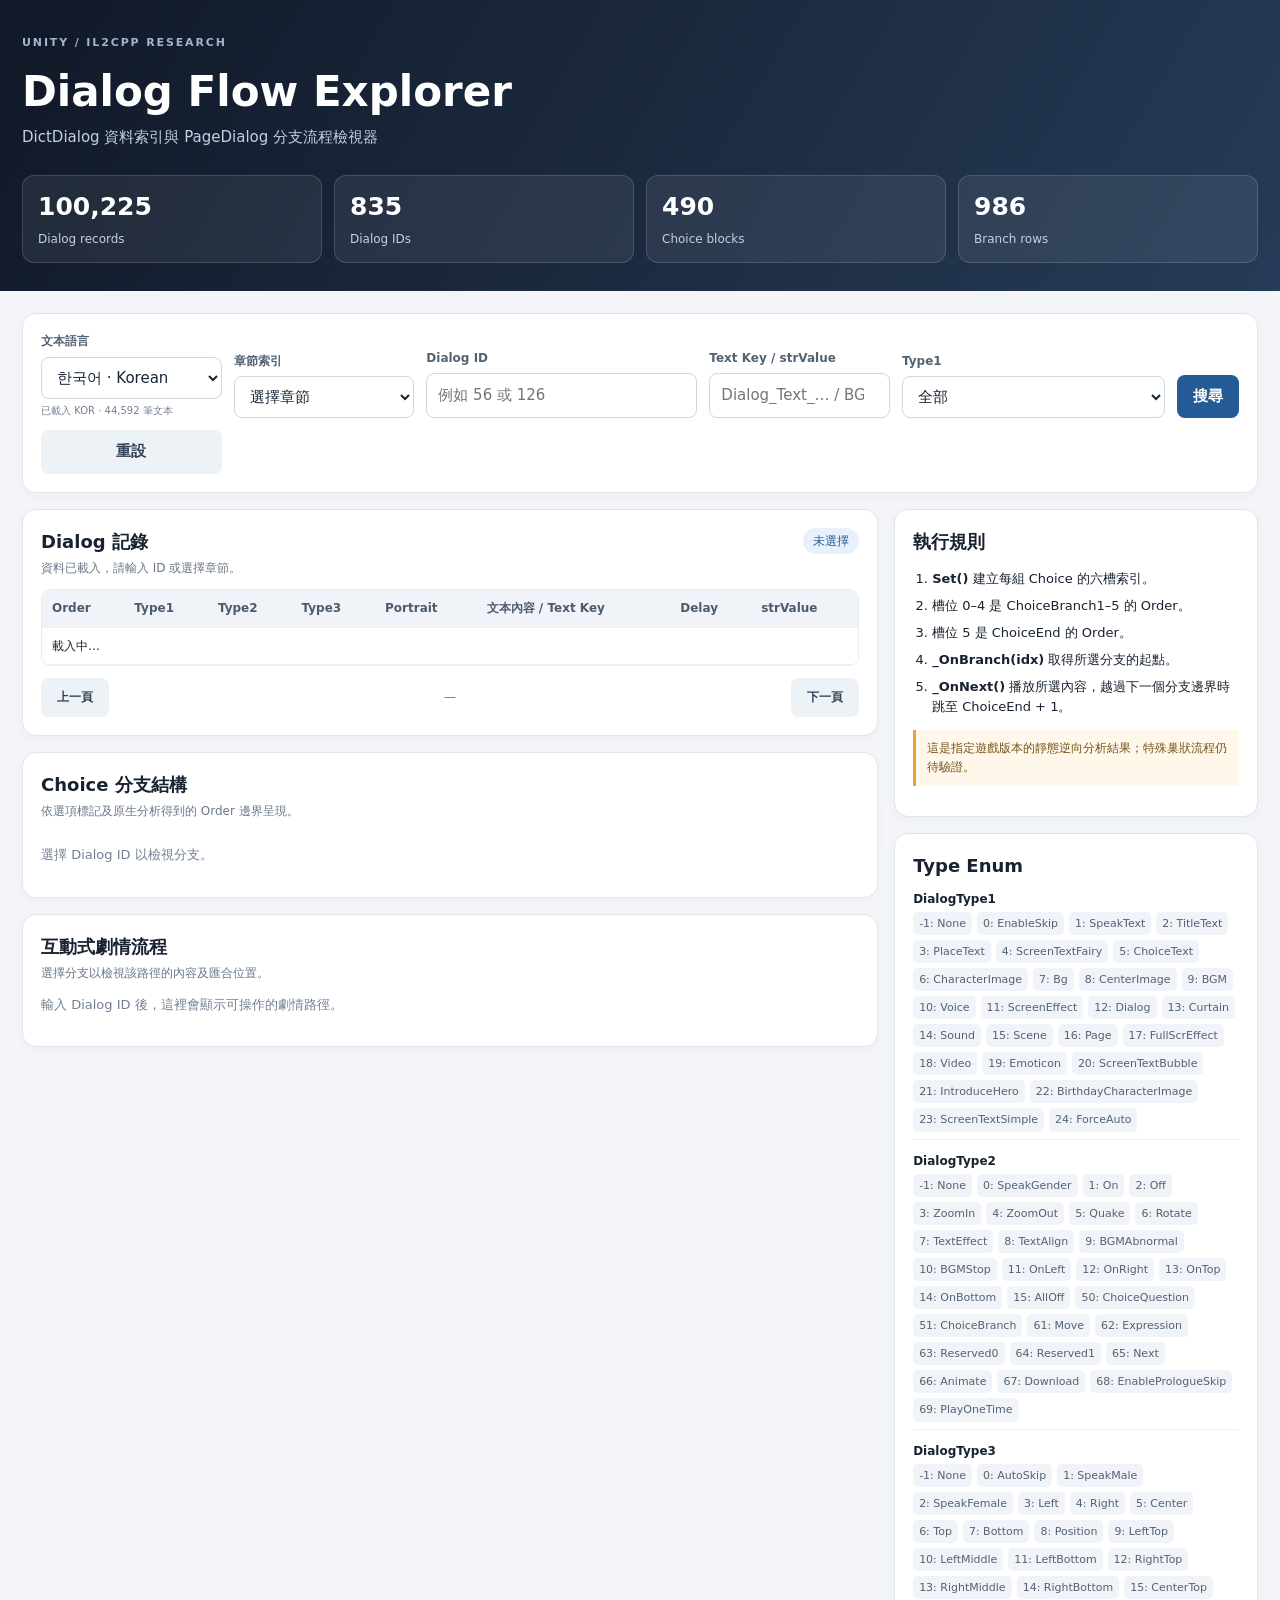
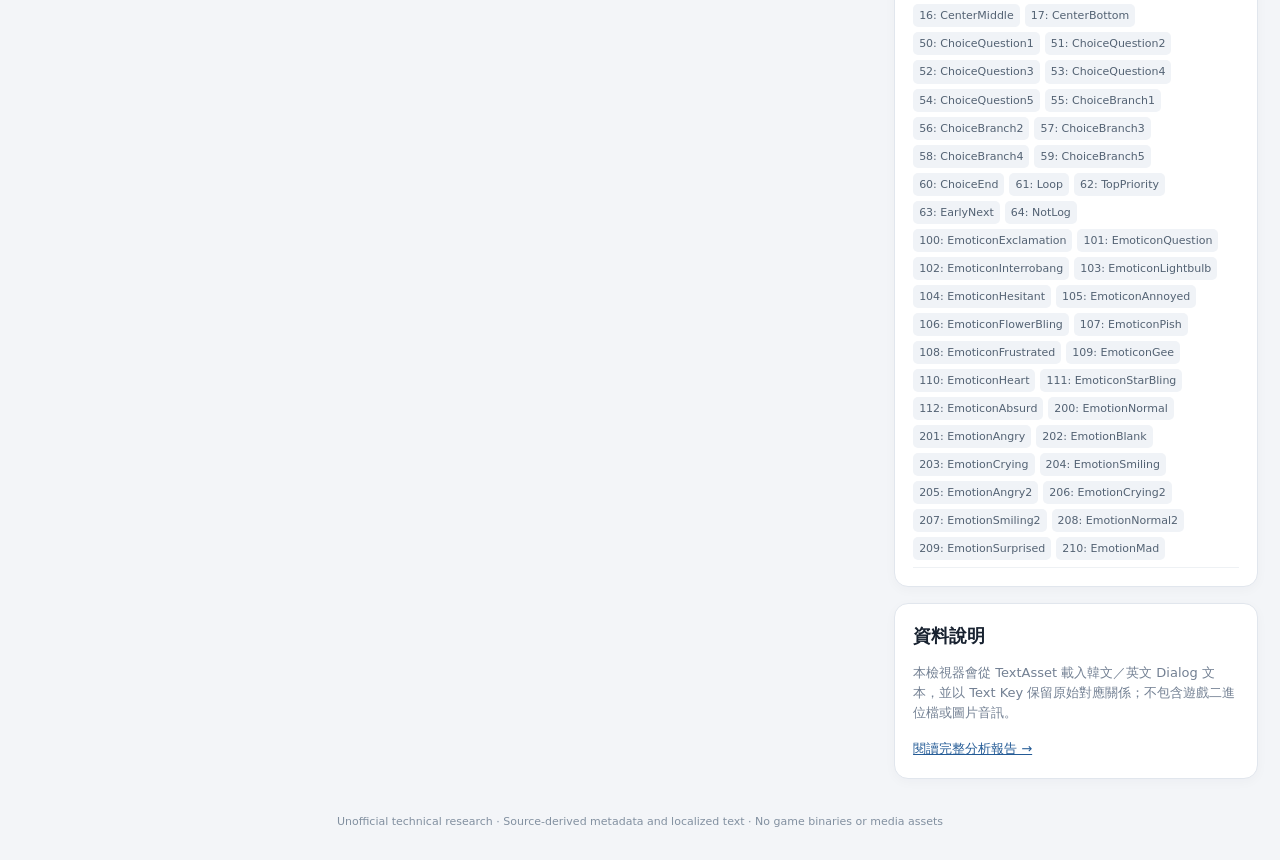
==== index.html @ c52a351d "Clarify localized text table heading" ====
<!doctype html>
<html lang="zh-Hant"><head><meta charset="utf-8"><meta name="viewport" content="width=device-width, initial-scale=1"><meta name="theme-color" content="#111827"><title>TR Dialog Research</title><link rel="stylesheet" href="assets/style.css"></head>
<body><header class="top"><div class="wrap"><div class="eyebrow">UNITY / IL2CPP RESEARCH</div><h1>Dialog Flow Explorer</h1><p>DictDialog 資料索引與 PageDialog 分支流程檢視器</p><div class="stats" id="stats"><div><b>—</b><span>Dialog records</span></div><div><b>—</b><span>Dialog IDs</span></div><div><b>—</b><span>Choice blocks</span></div><div><b>—</b><span>Branch rows</span></div></div></div></header>
<main class="wrap"><section class="panel controls"><div class="field"><label for="language">文本語言</label><select id="language"><option value="kor" selected>한국어 · Korean</option><option value="eng">English</option></select><small id="languageStatus" class="muted">正在載入韓文文本…</small></div><div class="field"><label for="chapter">章節索引</label><select id="chapter"><option value="">選擇章節</option></select></div><div class="field"><label for="dialogId">Dialog ID</label><input id="dialogId" type="number" min="0" placeholder="例如 56 或 126"></div><div class="field"><label for="textKey">Text Key / strValue</label><input id="textKey" type="search" placeholder="Dialog_Text_… / BGM_…"></div><div class="field"><label for="type1">Type1</label><select id="type1"><option value="">全部</option></select></div><button id="search">搜尋</button><button class="ghost" id="reset">重設</button></section>
<section class="layout"><div class="maincol"><section class="panel"><div class="sectionhead"><div><h2>Dialog 記錄</h2><p id="recordSummary">正在載入資料…</p></div><span class="pill" id="activeId">未選擇</span></div><div class="tablewrap"><table><thead><tr><th>Order</th><th>Type1</th><th>Type2</th><th>Type3</th><th>Portrait</th><th>文本內容 / Text Key</th><th>Delay</th><th>strValue</th></tr></thead><tbody id="records"><tr><td colspan="8">載入中…</td></tr></tbody></table></div><div class="pager"><button class="ghost" id="prev">上一頁</button><span id="pageInfo">—</span><button class="ghost" id="next">下一頁</button></div></section>
<section class="panel"><div class="sectionhead"><div><h2>Choice 分支結構</h2><p>依選項標記及原生分析得到的 Order 邊界呈現。</p></div></div><div id="choices" class="choice-list"><p class="muted">選擇 Dialog ID 以檢視分支。</p></div></section><section class="panel"><div class="sectionhead"><div><h2>互動式劇情流程</h2><p>選擇分支以檢視該路徑的內容及匯合位置。</p></div></div><div id="flowGraph"><p class="muted">輸入 Dialog ID 後，這裡會顯示可操作的劇情路徑。</p></div></section></div>
<aside class="side"><section class="panel"><h2>執行規則</h2><ol class="rules"><li><b>Set()</b> 建立每組 Choice 的六槽索引。</li><li>槽位 0–4 是 ChoiceBranch1–5 的 Order。</li><li>槽位 5 是 ChoiceEnd 的 Order。</li><li><b>_OnBranch(idx)</b> 取得所選分支的起點。</li><li><b>_OnNext()</b> 播放所選內容，越過下一個分支邊界時跳至 ChoiceEnd + 1。</li></ol><p class="note">這是指定遊戲版本的靜態逆向分析結果；特殊巢狀流程仍待驗證。</p></section><section class="panel"><h2>Type Enum</h2><div id="enums" class="enum-list"></div></section><section class="panel"><h2>資料說明</h2><p class="muted">本檢視器會從 TextAsset 載入韓文／英文 Dialog 文本，並以 Text Key 保留原始對應關係；不包含遊戲二進位檔或圖片音訊。</p><a href="docs/analysis.md">閱讀完整分析報告 →</a></section></aside></section><footer>Unofficial technical research · Source-derived metadata and localized text · No game binaries or media assets</footer></main><script src="assets/app.js"></script></body></html>
---- assets/style.css ----
*{box-sizing:border-box}body{margin:0;background:#f3f5f8;color:#182230;font:15px/1.55 system-ui,-apple-system,"Segoe UI",sans-serif}.wrap{max-width:1440px;margin:auto;padding:0 22px}.top{background:linear-gradient(120deg,#111827,#263b57);color:#fff;padding:34px 0 28px}.eyebrow{font-size:11px;letter-spacing:.17em;color:#9fb5d0;font-weight:700}.top h1{font-size:clamp(28px,4vw,42px);margin:8px 0 2px}.top p{margin:0;color:#c2d0e1}.stats{display:grid;grid-template-columns:repeat(4,minmax(0,1fr));gap:12px;margin-top:26px}.stats div{background:#ffffff12;border:1px solid #ffffff25;border-radius:12px;padding:12px 15px}.stats b{display:block;font-size:25px}.stats span{color:#c2d0e1;font-size:12px}.controls{display:grid;grid-template-columns:1fr 1fr 1.5fr 1fr auto auto;gap:12px;align-items:end;margin:22px 0}.panel{background:white;border:1px solid #e1e6ed;border-radius:14px;padding:18px;box-shadow:0 3px 12px #172b4508;margin-bottom:16px}.field label{display:block;font-size:12px;color:#536273;font-weight:650;margin-bottom:6px}.field input,.field select{width:100%;padding:10px 11px;border:1px solid #cfd7e1;border-radius:8px;background:#fff;color:#172536;font:inherit}button{border:0;background:#245b96;color:white;padding:10px 16px;border-radius:8px;font:inherit;font-weight:650;cursor:pointer}button:hover{filter:brightness(.95)}button:disabled{opacity:.4;cursor:not-allowed}.ghost{background:#edf2f7;color:#344256}.layout{display:grid;grid-template-columns:minmax(0,2fr) minmax(280px,.85fr);gap:16px}.sectionhead{display:flex;justify-content:space-between;align-items:start;gap:15px;margin-bottom:12px}.sectionhead h2,.panel h2{font-size:18px;margin:0 0 3px}.sectionhead p{font-size:12px;color:#697789;margin:0}.pill{background:#e8f1fb;color:#245b96;border-radius:20px;padding:4px 10px;font-size:12px;white-space:nowrap}.tablewrap{overflow:auto;max-height:570px;border:1px solid #e8edf2;border-radius:9px}table{border-collapse:collapse;width:100%;font-size:12px;white-space:nowrap}th{position:sticky;top:0;background:#f0f4f8;text-align:left;color:#4b5b6d}td,th{padding:9px 10px;border-bottom:1px solid #edf0f4}tbody tr:hover{background:#f7fafe}.key{font-family:ui-monospace,monospace;color:#245b96}.muted{color:#738093;font-size:13px}.pager{display:flex;justify-content:space-between;align-items:center;padding-top:12px;font-size:12px;color:#68778a}.choice-list{display:grid;gap:11px}.choice-card{border:1px solid #e2e8f0;border-radius:10px;padding:13px}.choice-title{display:flex;justify-content:space-between;gap:10px;font-weight:700}.choice-meta{font-size:12px;color:#68778a;margin:4px 0 9px}.branches{display:grid;grid-template-columns:repeat(auto-fit,minmax(125px,1fr));gap:7px}.branch{background:#f1f6fc;border:1px solid #dfe9f5;border-radius:8px;padding:8px;font-size:12px}.branch b{display:block;color:#245b96}.branch small{color:#5e6c7c}.rules{padding-left:19px;font-size:13px}.rules li{margin:7px 0}.note{background:#fff7e9;border-left:3px solid #e7a23b;padding:9px 11px;font-size:12px;color:#76521b}.enum-list{display:grid;gap:5px}.enum-group{padding:7px 0;border-bottom:1px solid #eef1f4}.enum-group b{display:block;font-size:12px;margin-bottom:4px}.enum-values{display:flex;gap:5px;flex-wrap:wrap}.enum-values span{font-size:11px;background:#f0f3f7;padding:3px 6px;border-radius:5px;color:#536273}aside a{font-size:13px;color:#245b96}footer{padding:18px 0 30px;color:#8290a0;text-align:center;font-size:11px}@media(max-width:1000px){.controls{grid-template-columns:repeat(2,1fr)}.layout{grid-template-columns:1fr}}@media(max-width:560px){.stats{grid-template-columns:repeat(2,1fr)}.controls{grid-template-columns:1fr}.wrap{padding:0 13px}.panel{padding:13px}}
.flow-toolbar{display:flex;justify-content:space-between;align-items:center;gap:12px;margin-bottom:12px;color:#64748b;font-size:12px}
.flow-track{display:grid;gap:9px}.flow-line{display:grid;grid-template-columns:90px 1fr;gap:12px;align-items:start;padding:10px 12px;border:1px solid #e5eaf0;border-radius:9px;background:#fbfcfe;font-size:12px}.flow-line small{display:block;color:#68778a;margin-top:3px}
.flow-order{font:700 10px ui-monospace,monospace;letter-spacing:.04em;color:#64748b;white-space:nowrap}
.flow-choice{border:1px solid #b9cde3;border-left:4px solid #3978b8;border-radius:11px;padding:13px;background:#f8fbff}
.flow-choice-head{display:flex;align-items:center;gap:10px;flex-wrap:wrap;margin-bottom:10px}.flow-end{margin-left:auto;color:#64748b;font-size:11px}
.flow-options{display:grid;grid-template-columns:repeat(auto-fit,minmax(135px,1fr));gap:8px}
.flow-option{display:flex;flex-direction:column;align-items:flex-start;gap:4px;text-align:left;background:#edf3f9;color:#26394e;border:1px solid #d6e1ed;padding:9px;font-size:12px}
.flow-option.selected{background:#dcecff;border:2px solid #3978b8;padding:8px}
.flow-option small{color:#64748b}.flow-selected{margin-top:11px;padding:11px;background:#fff;border:1px solid #dfe7ef;border-radius:8px;font-size:12px}
.flow-branch-content{display:grid;gap:5px;margin:8px 0}.flow-branch-line{display:grid;grid-template-columns:42px 110px 1fr;gap:8px;padding:6px 8px;background:#f6f8fa;border-radius:5px;align-items:center}.flow-branch-line>span:first-child{font:11px ui-monospace,monospace;color:#64748b}
.flow-merge{padding-top:8px;border-top:1px dashed #cbd5e1;color:#25634b;font-weight:650}
.flow-footnote{font-size:11px;color:#788596;margin:12px 0 0}
@media(max-width:560px){.flow-line{grid-template-columns:1fr;gap:4px}.flow-branch-line{grid-template-columns:36px 1fr}.flow-branch-line .key{grid-column:2}.flow-toolbar{align-items:flex-start;flex-direction:column}}

.localized-text{white-space:pre-line;line-height:1.55;color:#24364a;margin:3px 0;font-size:13px}.branch .localized-text{font-size:12px;margin:5px 0}.flow-option .localized-text{font-weight:600;color:#26394e}.flow-branch-line .localized-text{font-size:12px}.flow-line .localized-text{margin:5px 0}.field small{display:block;margin-top:4px;font-size:10px}
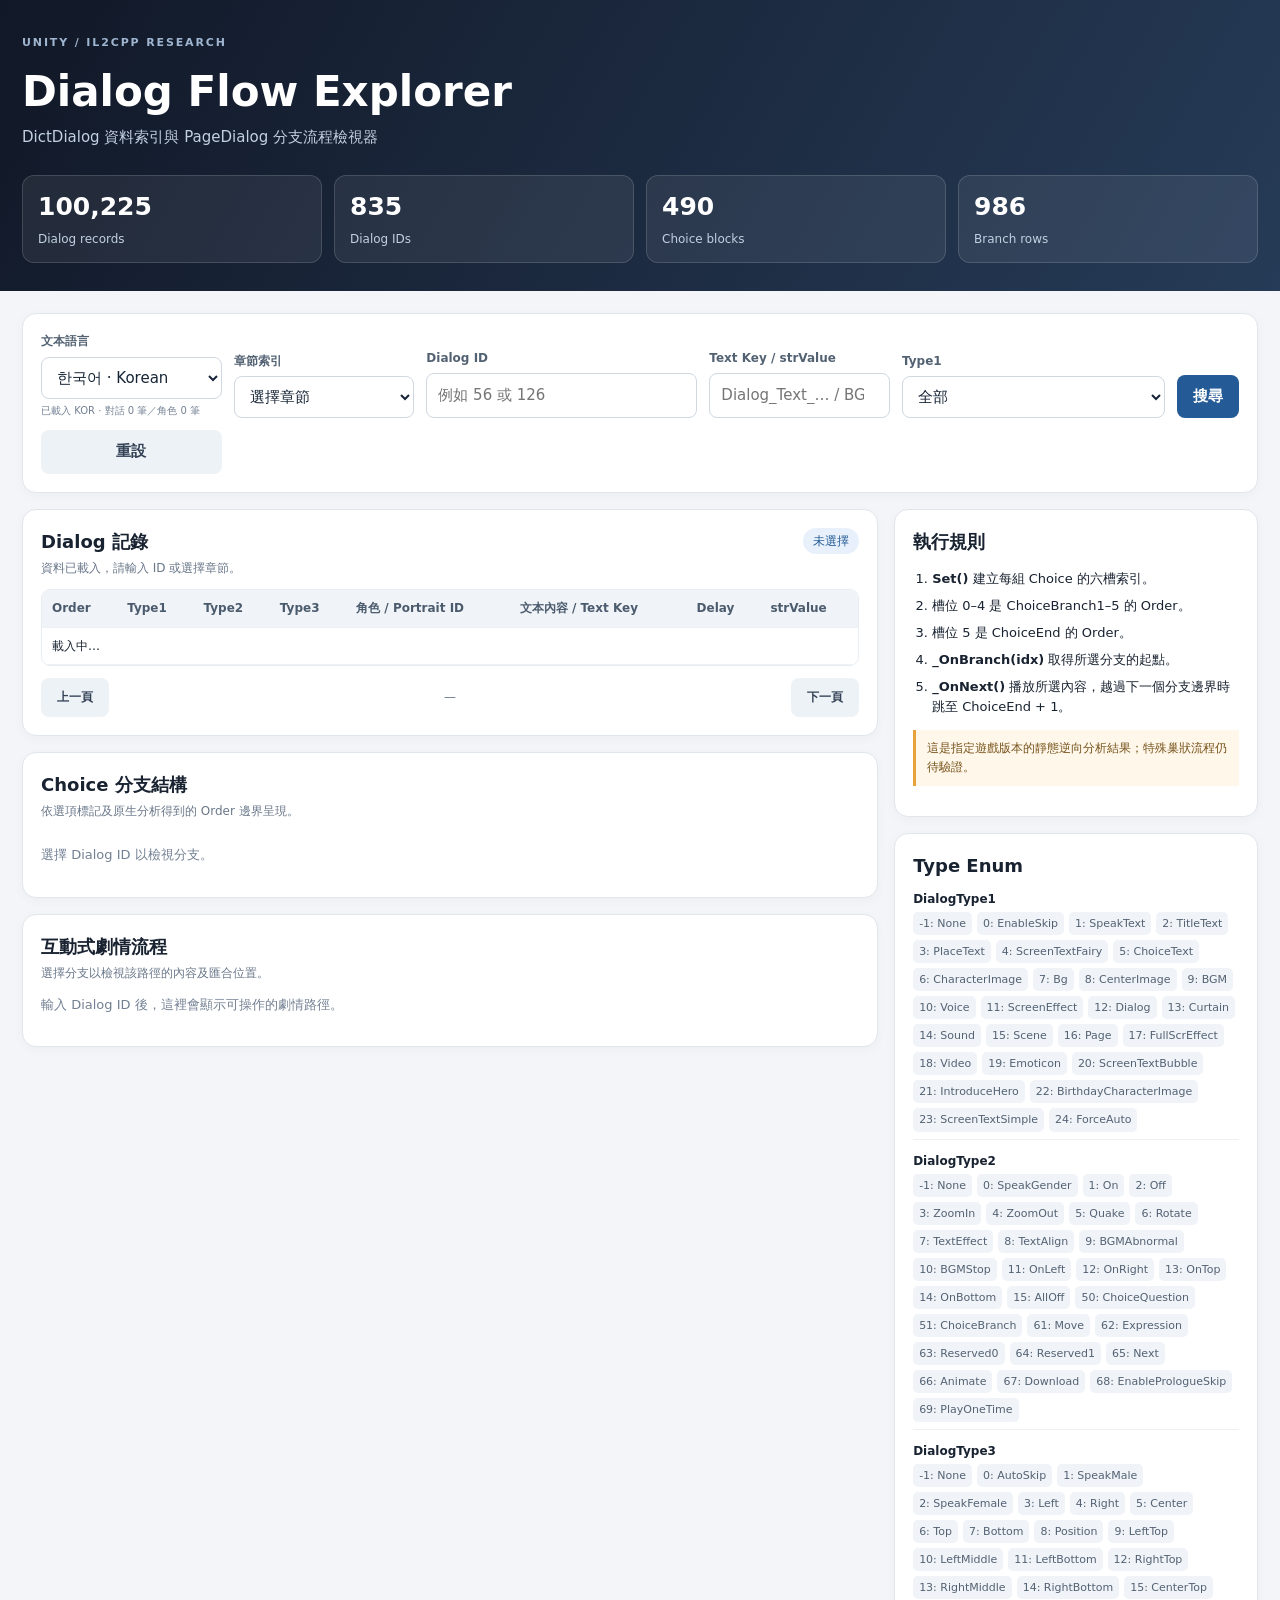
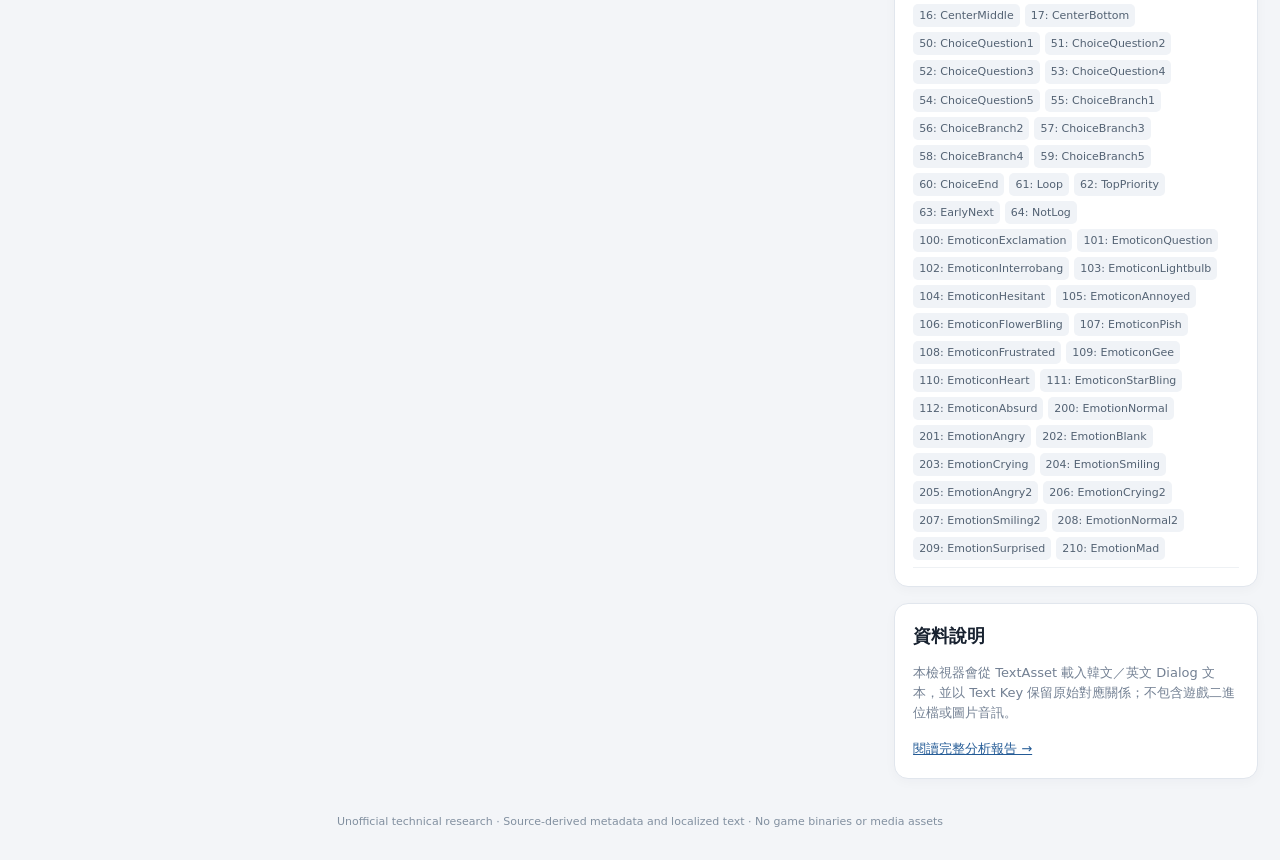
==== commit 7eea77b6: "Label localized speaker column" ====
--- a/index.html
+++ b/index.html
@@ -2,6 +2,6 @@
 <html lang="zh-Hant"><head><meta charset="utf-8"><meta name="viewport" content="width=device-width, initial-scale=1"><meta name="theme-color" content="#111827"><title>TR Dialog Research</title><link rel="stylesheet" href="assets/style.css"></head>
 <body><header class="top"><div class="wrap"><div class="eyebrow">UNITY / IL2CPP RESEARCH</div><h1>Dialog Flow Explorer</h1><p>DictDialog 資料索引與 PageDialog 分支流程檢視器</p><div class="stats" id="stats"><div><b>—</b><span>Dialog records</span></div><div><b>—</b><span>Dialog IDs</span></div><div><b>—</b><span>Choice blocks</span></div><div><b>—</b><span>Branch rows</span></div></div></div></header>
 <main class="wrap"><section class="panel controls"><div class="field"><label for="language">文本語言</label><select id="language"><option value="kor" selected>한국어 · Korean</option><option value="eng">English</option></select><small id="languageStatus" class="muted">正在載入韓文文本…</small></div><div class="field"><label for="chapter">章節索引</label><select id="chapter"><option value="">選擇章節</option></select></div><div class="field"><label for="dialogId">Dialog ID</label><input id="dialogId" type="number" min="0" placeholder="例如 56 或 126"></div><div class="field"><label for="textKey">Text Key / strValue</label><input id="textKey" type="search" placeholder="Dialog_Text_… / BGM_…"></div><div class="field"><label for="type1">Type1</label><select id="type1"><option value="">全部</option></select></div><button id="search">搜尋</button><button class="ghost" id="reset">重設</button></section>
-<section class="layout"><div class="maincol"><section class="panel"><div class="sectionhead"><div><h2>Dialog 記錄</h2><p id="recordSummary">正在載入資料…</p></div><span class="pill" id="activeId">未選擇</span></div><div class="tablewrap"><table><thead><tr><th>Order</th><th>Type1</th><th>Type2</th><th>Type3</th><th>Portrait</th><th>文本內容 / Text Key</th><th>Delay</th><th>strValue</th></tr></thead><tbody id="records"><tr><td colspan="8">載入中…</td></tr></tbody></table></div><div class="pager"><button class="ghost" id="prev">上一頁</button><span id="pageInfo">—</span><button class="ghost" id="next">下一頁</button></div></section>
+<section class="layout"><div class="maincol"><section class="panel"><div class="sectionhead"><div><h2>Dialog 記錄</h2><p id="recordSummary">正在載入資料…</p></div><span class="pill" id="activeId">未選擇</span></div><div class="tablewrap"><table><thead><tr><th>Order</th><th>Type1</th><th>Type2</th><th>Type3</th><th>角色 / Portrait ID</th><th>文本內容 / Text Key</th><th>Delay</th><th>strValue</th></tr></thead><tbody id="records"><tr><td colspan="8">載入中…</td></tr></tbody></table></div><div class="pager"><button class="ghost" id="prev">上一頁</button><span id="pageInfo">—</span><button class="ghost" id="next">下一頁</button></div></section>
 <section class="panel"><div class="sectionhead"><div><h2>Choice 分支結構</h2><p>依選項標記及原生分析得到的 Order 邊界呈現。</p></div></div><div id="choices" class="choice-list"><p class="muted">選擇 Dialog ID 以檢視分支。</p></div></section><section class="panel"><div class="sectionhead"><div><h2>互動式劇情流程</h2><p>選擇分支以檢視該路徑的內容及匯合位置。</p></div></div><div id="flowGraph"><p class="muted">輸入 Dialog ID 後，這裡會顯示可操作的劇情路徑。</p></div></section></div>
 <aside class="side"><section class="panel"><h2>執行規則</h2><ol class="rules"><li><b>Set()</b> 建立每組 Choice 的六槽索引。</li><li>槽位 0–4 是 ChoiceBranch1–5 的 Order。</li><li>槽位 5 是 ChoiceEnd 的 Order。</li><li><b>_OnBranch(idx)</b> 取得所選分支的起點。</li><li><b>_OnNext()</b> 播放所選內容，越過下一個分支邊界時跳至 ChoiceEnd + 1。</li></ol><p class="note">這是指定遊戲版本的靜態逆向分析結果；特殊巢狀流程仍待驗證。</p></section><section class="panel"><h2>Type Enum</h2><div id="enums" class="enum-list"></div></section><section class="panel"><h2>資料說明</h2><p class="muted">本檢視器會從 TextAsset 載入韓文／英文 Dialog 文本，並以 Text Key 保留原始對應關係；不包含遊戲二進位檔或圖片音訊。</p><a href="docs/analysis.md">閱讀完整分析報告 →</a></section></aside></section><footer>Unofficial technical research · Source-derived metadata and localized text · No game binaries or media assets</footer></main><script src="assets/app.js"></script></body></html>
--- a/assets/style.css
+++ b/assets/style.css
@@ -14,3 +14,5 @@
 @media(max-width:560px){.flow-line{grid-template-columns:1fr;gap:4px}.flow-branch-line{grid-template-columns:36px 1fr}.flow-branch-line .key{grid-column:2}.flow-toolbar{align-items:flex-start;flex-direction:column}}
 
 .localized-text{white-space:pre-line;line-height:1.55;color:#24364a;margin:3px 0;font-size:13px}.branch .localized-text{font-size:12px;margin:5px 0}.flow-option .localized-text{font-weight:600;color:#26394e}.flow-branch-line .localized-text{font-size:12px}.flow-line .localized-text{margin:5px 0}.field small{display:block;margin-top:4px;font-size:10px}
+
+.speaker-name{font-weight:700;color:var(--text,#25364a)}td .speaker-name{display:block;min-width:90px}.speaker-name+small{display:block;margin-top:3px}
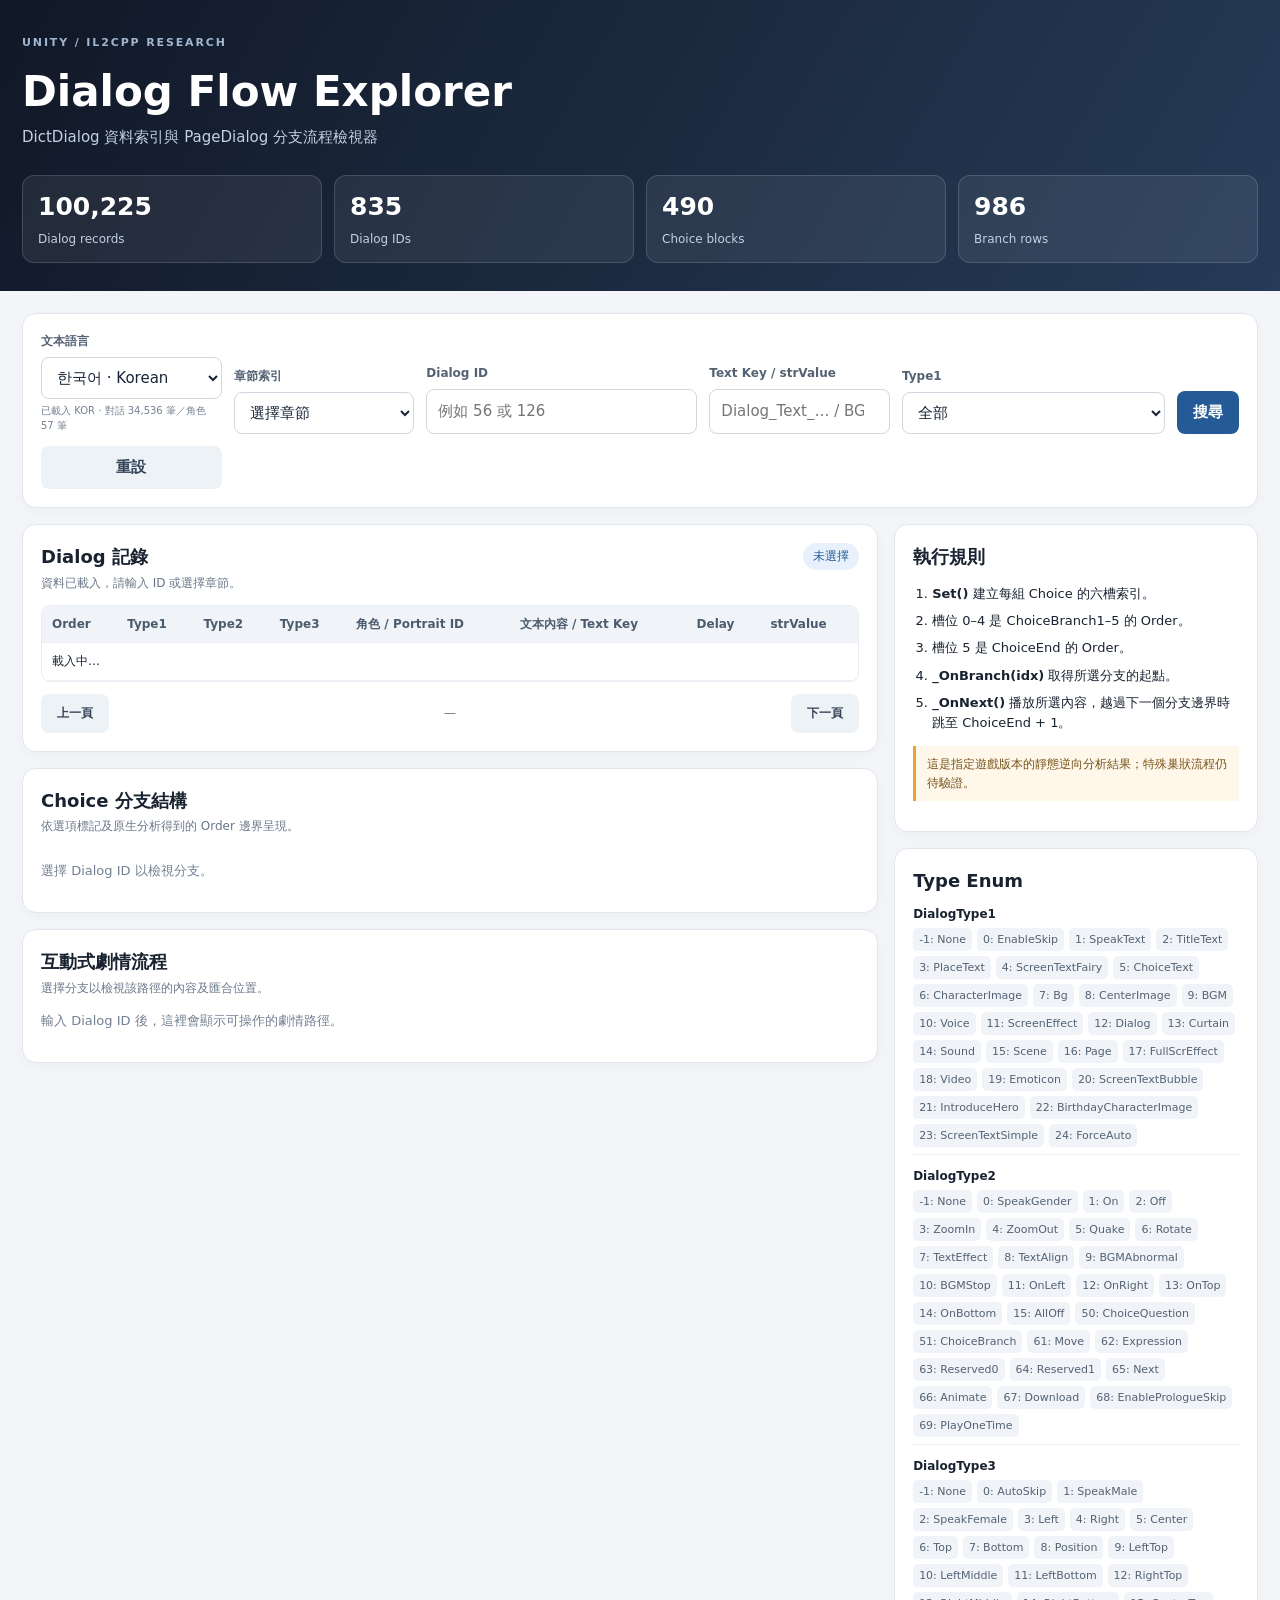
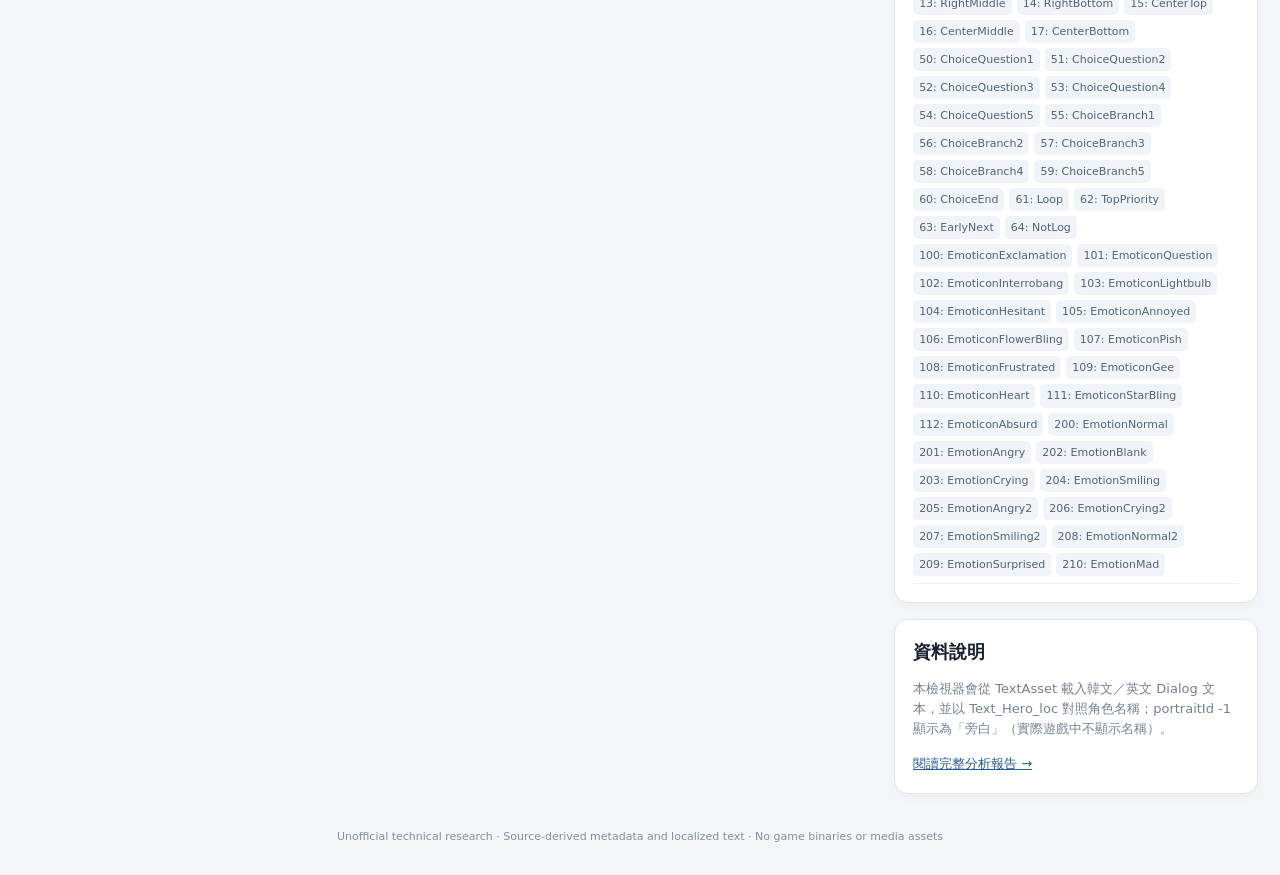
==== commit c2ccc847: "Document Hero speaker name mapping" ====
--- a/index.html
+++ b/index.html
@@ -4,4 +4,4 @@
 <main class="wrap"><section class="panel controls"><div class="field"><label for="language">文本語言</label><select id="language"><option value="kor" selected>한국어 · Korean</option><option value="eng">English</option></select><small id="languageStatus" class="muted">正在載入韓文文本…</small></div><div class="field"><label for="chapter">章節索引</label><select id="chapter"><option value="">選擇章節</option></select></div><div class="field"><label for="dialogId">Dialog ID</label><input id="dialogId" type="number" min="0" placeholder="例如 56 或 126"></div><div class="field"><label for="textKey">Text Key / strValue</label><input id="textKey" type="search" placeholder="Dialog_Text_… / BGM_…"></div><div class="field"><label for="type1">Type1</label><select id="type1"><option value="">全部</option></select></div><button id="search">搜尋</button><button class="ghost" id="reset">重設</button></section>
 <section class="layout"><div class="maincol"><section class="panel"><div class="sectionhead"><div><h2>Dialog 記錄</h2><p id="recordSummary">正在載入資料…</p></div><span class="pill" id="activeId">未選擇</span></div><div class="tablewrap"><table><thead><tr><th>Order</th><th>Type1</th><th>Type2</th><th>Type3</th><th>角色 / Portrait ID</th><th>文本內容 / Text Key</th><th>Delay</th><th>strValue</th></tr></thead><tbody id="records"><tr><td colspan="8">載入中…</td></tr></tbody></table></div><div class="pager"><button class="ghost" id="prev">上一頁</button><span id="pageInfo">—</span><button class="ghost" id="next">下一頁</button></div></section>
 <section class="panel"><div class="sectionhead"><div><h2>Choice 分支結構</h2><p>依選項標記及原生分析得到的 Order 邊界呈現。</p></div></div><div id="choices" class="choice-list"><p class="muted">選擇 Dialog ID 以檢視分支。</p></div></section><section class="panel"><div class="sectionhead"><div><h2>互動式劇情流程</h2><p>選擇分支以檢視該路徑的內容及匯合位置。</p></div></div><div id="flowGraph"><p class="muted">輸入 Dialog ID 後，這裡會顯示可操作的劇情路徑。</p></div></section></div>
-<aside class="side"><section class="panel"><h2>執行規則</h2><ol class="rules"><li><b>Set()</b> 建立每組 Choice 的六槽索引。</li><li>槽位 0–4 是 ChoiceBranch1–5 的 Order。</li><li>槽位 5 是 ChoiceEnd 的 Order。</li><li><b>_OnBranch(idx)</b> 取得所選分支的起點。</li><li><b>_OnNext()</b> 播放所選內容，越過下一個分支邊界時跳至 ChoiceEnd + 1。</li></ol><p class="note">這是指定遊戲版本的靜態逆向分析結果；特殊巢狀流程仍待驗證。</p></section><section class="panel"><h2>Type Enum</h2><div id="enums" class="enum-list"></div></section><section class="panel"><h2>資料說明</h2><p class="muted">本檢視器會從 TextAsset 載入韓文／英文 Dialog 文本，並以 Text Key 保留原始對應關係；不包含遊戲二進位檔或圖片音訊。</p><a href="docs/analysis.md">閱讀完整分析報告 →</a></section></aside></section><footer>Unofficial technical research · Source-derived metadata and localized text · No game binaries or media assets</footer></main><script src="assets/app.js"></script></body></html>+<aside class="side"><section class="panel"><h2>執行規則</h2><ol class="rules"><li><b>Set()</b> 建立每組 Choice 的六槽索引。</li><li>槽位 0–4 是 ChoiceBranch1–5 的 Order。</li><li>槽位 5 是 ChoiceEnd 的 Order。</li><li><b>_OnBranch(idx)</b> 取得所選分支的起點。</li><li><b>_OnNext()</b> 播放所選內容，越過下一個分支邊界時跳至 ChoiceEnd + 1。</li></ol><p class="note">這是指定遊戲版本的靜態逆向分析結果；特殊巢狀流程仍待驗證。</p></section><section class="panel"><h2>Type Enum</h2><div id="enums" class="enum-list"></div></section><section class="panel"><h2>資料說明</h2><p class="muted">本檢視器會從 TextAsset 載入韓文／英文 Dialog 文本，並以 Text_Hero_loc 對照角色名稱；portraitId -1 顯示為「旁白」（實際遊戲中不顯示名稱）。</p><a href="docs/analysis.md">閱讀完整分析報告 →</a></section></aside></section><footer>Unofficial technical research · Source-derived metadata and localized text · No game binaries or media assets</footer></main><script src="assets/app.js"></script></body></html>
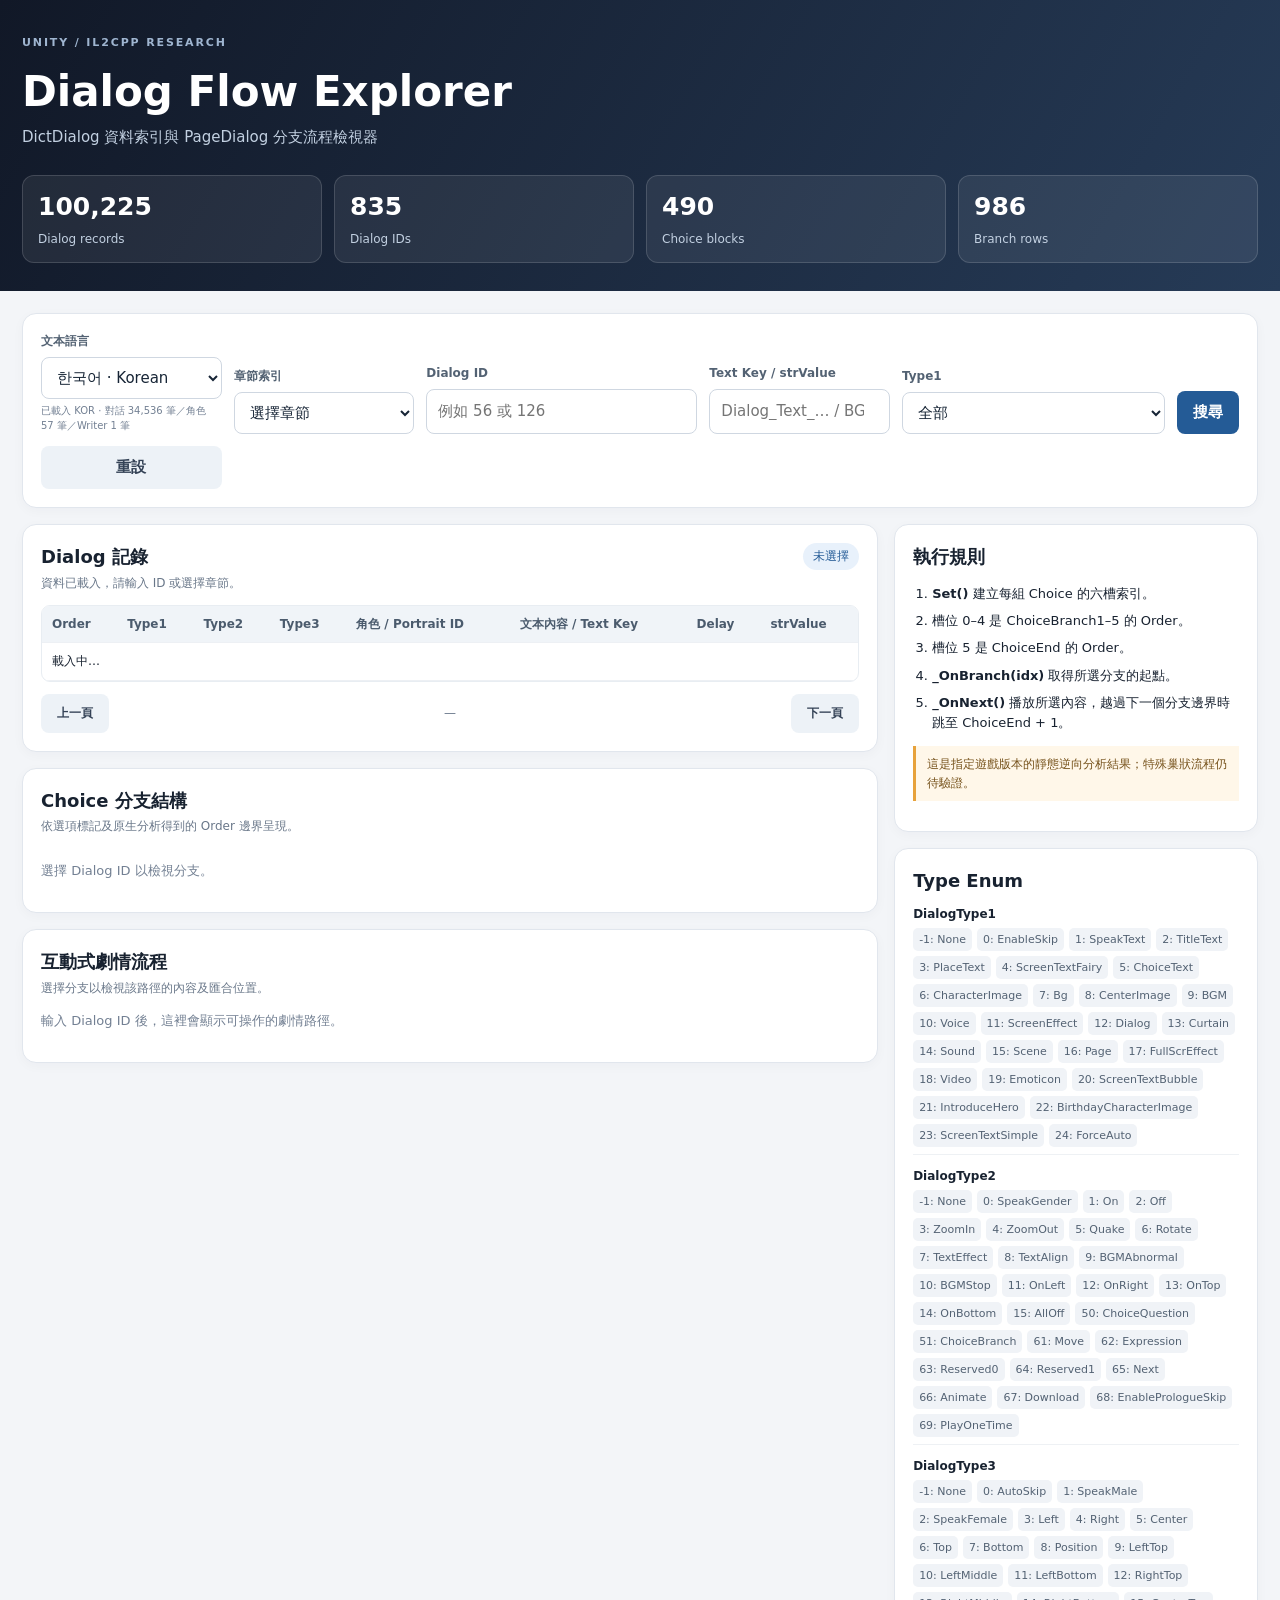
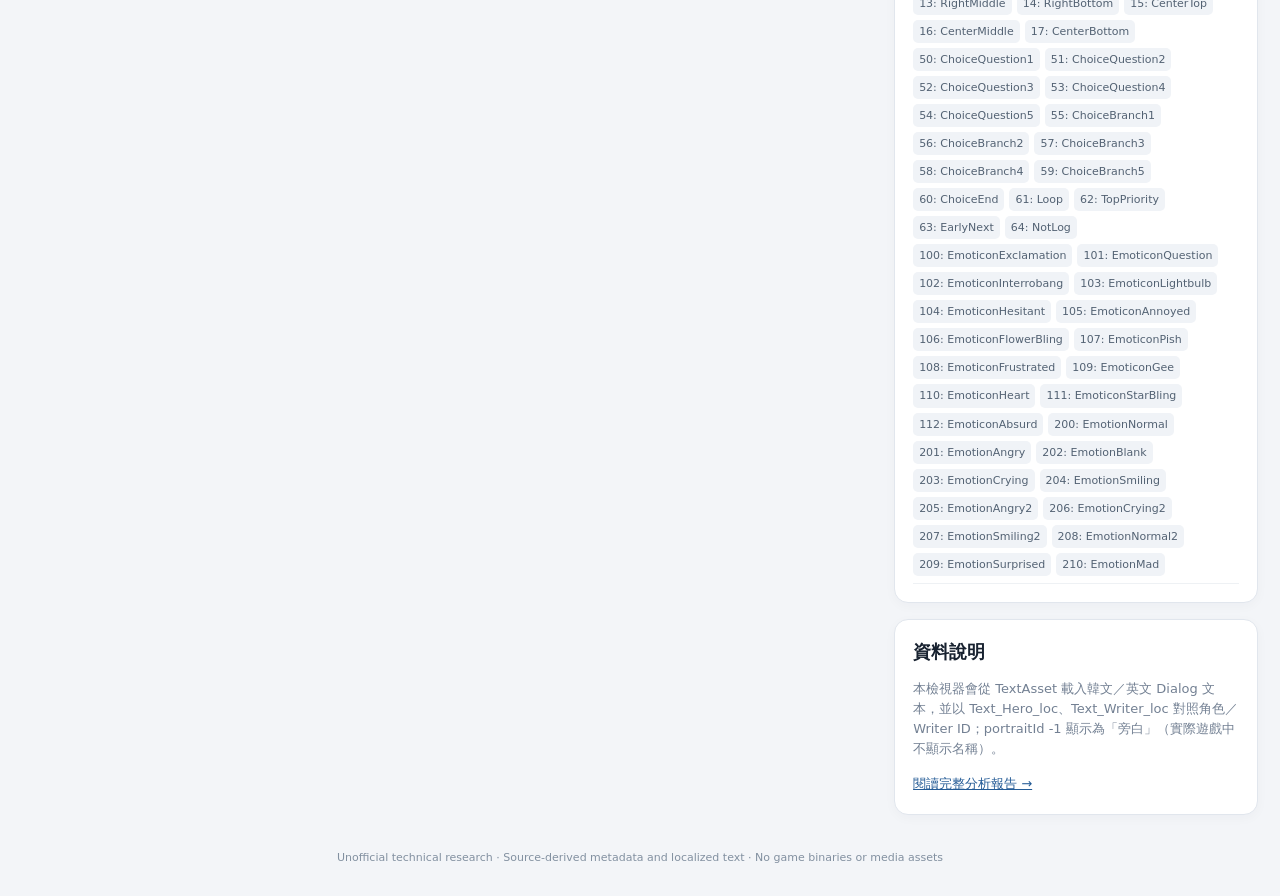
==== commit b5c2a1ba: "Document Writer localization lookup" ====
--- a/index.html
+++ b/index.html
@@ -4,4 +4,4 @@
 <main class="wrap"><section class="panel controls"><div class="field"><label for="language">文本語言</label><select id="language"><option value="kor" selected>한국어 · Korean</option><option value="eng">English</option></select><small id="languageStatus" class="muted">正在載入韓文文本…</small></div><div class="field"><label for="chapter">章節索引</label><select id="chapter"><option value="">選擇章節</option></select></div><div class="field"><label for="dialogId">Dialog ID</label><input id="dialogId" type="number" min="0" placeholder="例如 56 或 126"></div><div class="field"><label for="textKey">Text Key / strValue</label><input id="textKey" type="search" placeholder="Dialog_Text_… / BGM_…"></div><div class="field"><label for="type1">Type1</label><select id="type1"><option value="">全部</option></select></div><button id="search">搜尋</button><button class="ghost" id="reset">重設</button></section>
 <section class="layout"><div class="maincol"><section class="panel"><div class="sectionhead"><div><h2>Dialog 記錄</h2><p id="recordSummary">正在載入資料…</p></div><span class="pill" id="activeId">未選擇</span></div><div class="tablewrap"><table><thead><tr><th>Order</th><th>Type1</th><th>Type2</th><th>Type3</th><th>角色 / Portrait ID</th><th>文本內容 / Text Key</th><th>Delay</th><th>strValue</th></tr></thead><tbody id="records"><tr><td colspan="8">載入中…</td></tr></tbody></table></div><div class="pager"><button class="ghost" id="prev">上一頁</button><span id="pageInfo">—</span><button class="ghost" id="next">下一頁</button></div></section>
 <section class="panel"><div class="sectionhead"><div><h2>Choice 分支結構</h2><p>依選項標記及原生分析得到的 Order 邊界呈現。</p></div></div><div id="choices" class="choice-list"><p class="muted">選擇 Dialog ID 以檢視分支。</p></div></section><section class="panel"><div class="sectionhead"><div><h2>互動式劇情流程</h2><p>選擇分支以檢視該路徑的內容及匯合位置。</p></div></div><div id="flowGraph"><p class="muted">輸入 Dialog ID 後，這裡會顯示可操作的劇情路徑。</p></div></section></div>
-<aside class="side"><section class="panel"><h2>執行規則</h2><ol class="rules"><li><b>Set()</b> 建立每組 Choice 的六槽索引。</li><li>槽位 0–4 是 ChoiceBranch1–5 的 Order。</li><li>槽位 5 是 ChoiceEnd 的 Order。</li><li><b>_OnBranch(idx)</b> 取得所選分支的起點。</li><li><b>_OnNext()</b> 播放所選內容，越過下一個分支邊界時跳至 ChoiceEnd + 1。</li></ol><p class="note">這是指定遊戲版本的靜態逆向分析結果；特殊巢狀流程仍待驗證。</p></section><section class="panel"><h2>Type Enum</h2><div id="enums" class="enum-list"></div></section><section class="panel"><h2>資料說明</h2><p class="muted">本檢視器會從 TextAsset 載入韓文／英文 Dialog 文本，並以 Text_Hero_loc 對照角色名稱；portraitId -1 顯示為「旁白」（實際遊戲中不顯示名稱）。</p><a href="docs/analysis.md">閱讀完整分析報告 →</a></section></aside></section><footer>Unofficial technical research · Source-derived metadata and localized text · No game binaries or media assets</footer></main><script src="assets/app.js"></script></body></html>+<aside class="side"><section class="panel"><h2>執行規則</h2><ol class="rules"><li><b>Set()</b> 建立每組 Choice 的六槽索引。</li><li>槽位 0–4 是 ChoiceBranch1–5 的 Order。</li><li>槽位 5 是 ChoiceEnd 的 Order。</li><li><b>_OnBranch(idx)</b> 取得所選分支的起點。</li><li><b>_OnNext()</b> 播放所選內容，越過下一個分支邊界時跳至 ChoiceEnd + 1。</li></ol><p class="note">這是指定遊戲版本的靜態逆向分析結果；特殊巢狀流程仍待驗證。</p></section><section class="panel"><h2>Type Enum</h2><div id="enums" class="enum-list"></div></section><section class="panel"><h2>資料說明</h2><p class="muted">本檢視器會從 TextAsset 載入韓文／英文 Dialog 文本，並以 Text_Hero_loc、Text_Writer_loc 對照角色／Writer ID；portraitId -1 顯示為「旁白」（實際遊戲中不顯示名稱）。</p><a href="docs/analysis.md">閱讀完整分析報告 →</a></section></aside></section><footer>Unofficial technical research · Source-derived metadata and localized text · No game binaries or media assets</footer></main><script src="assets/app.js"></script></body></html>
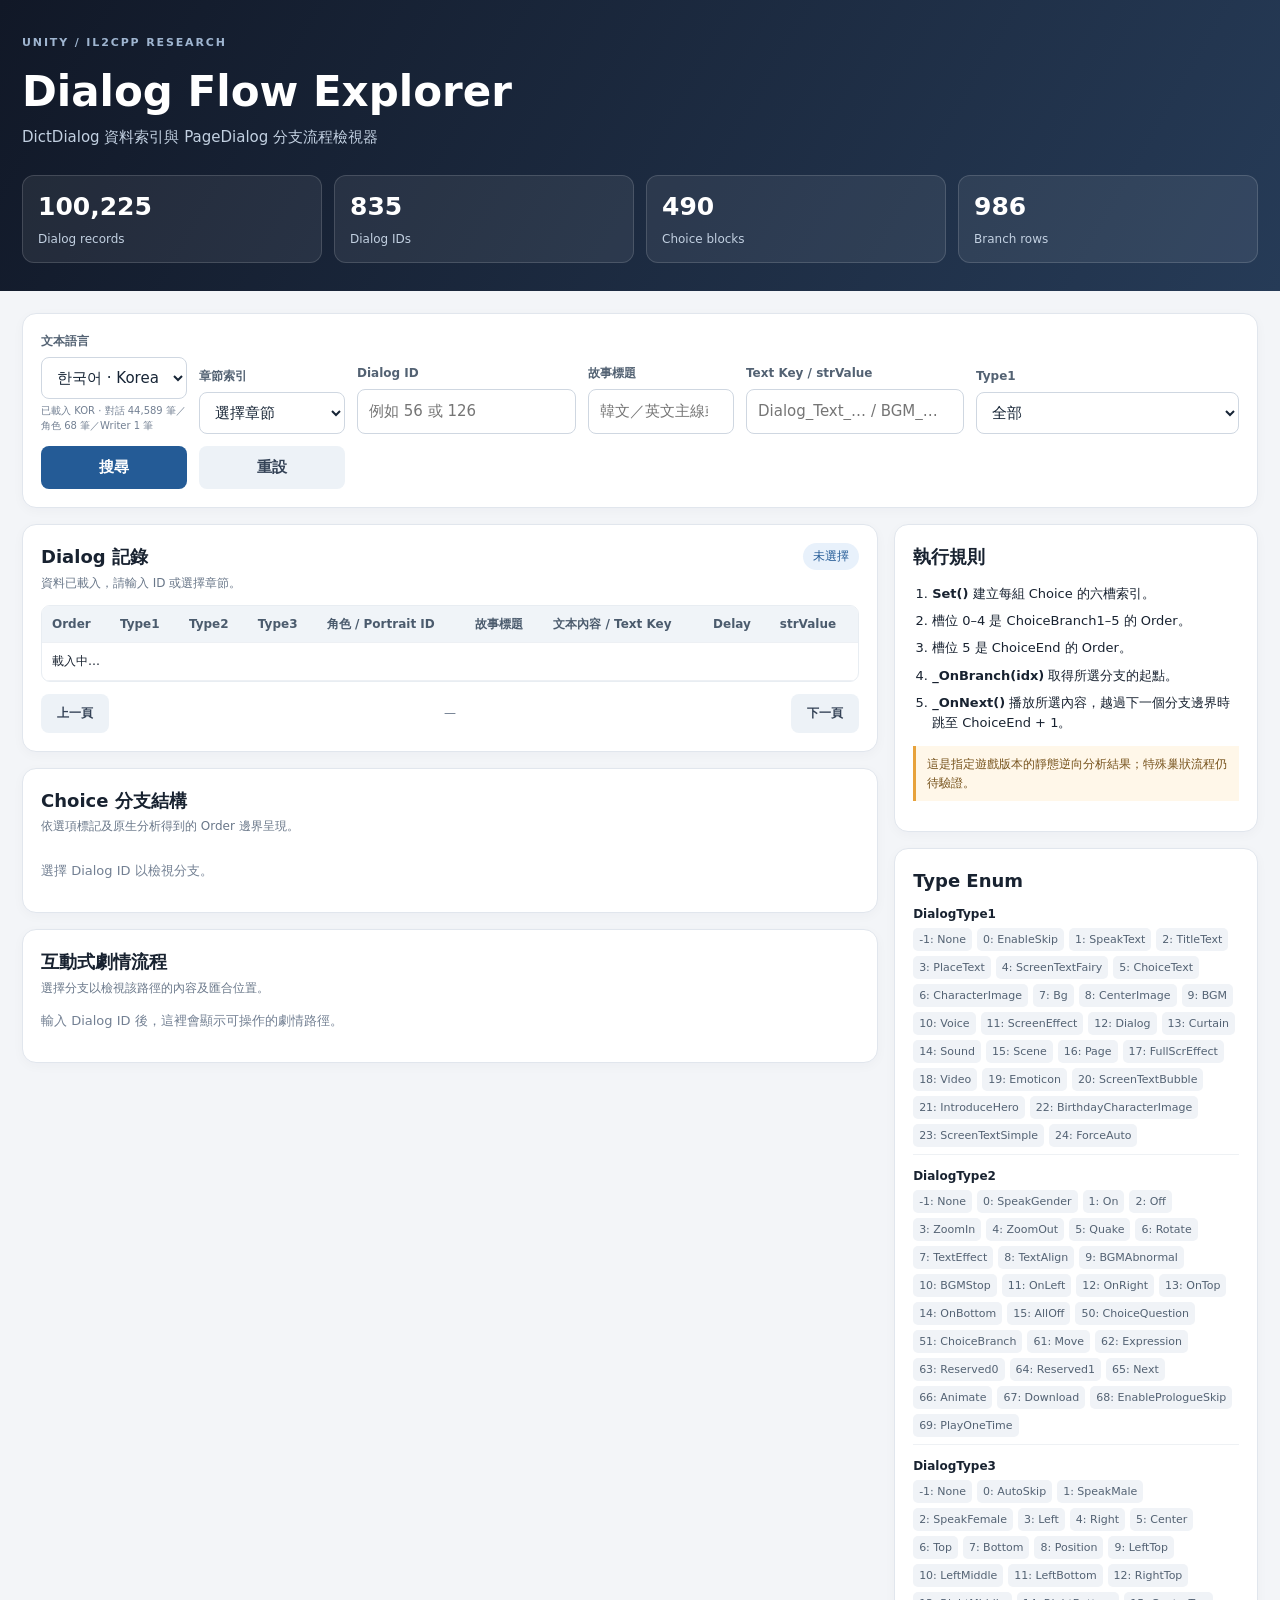
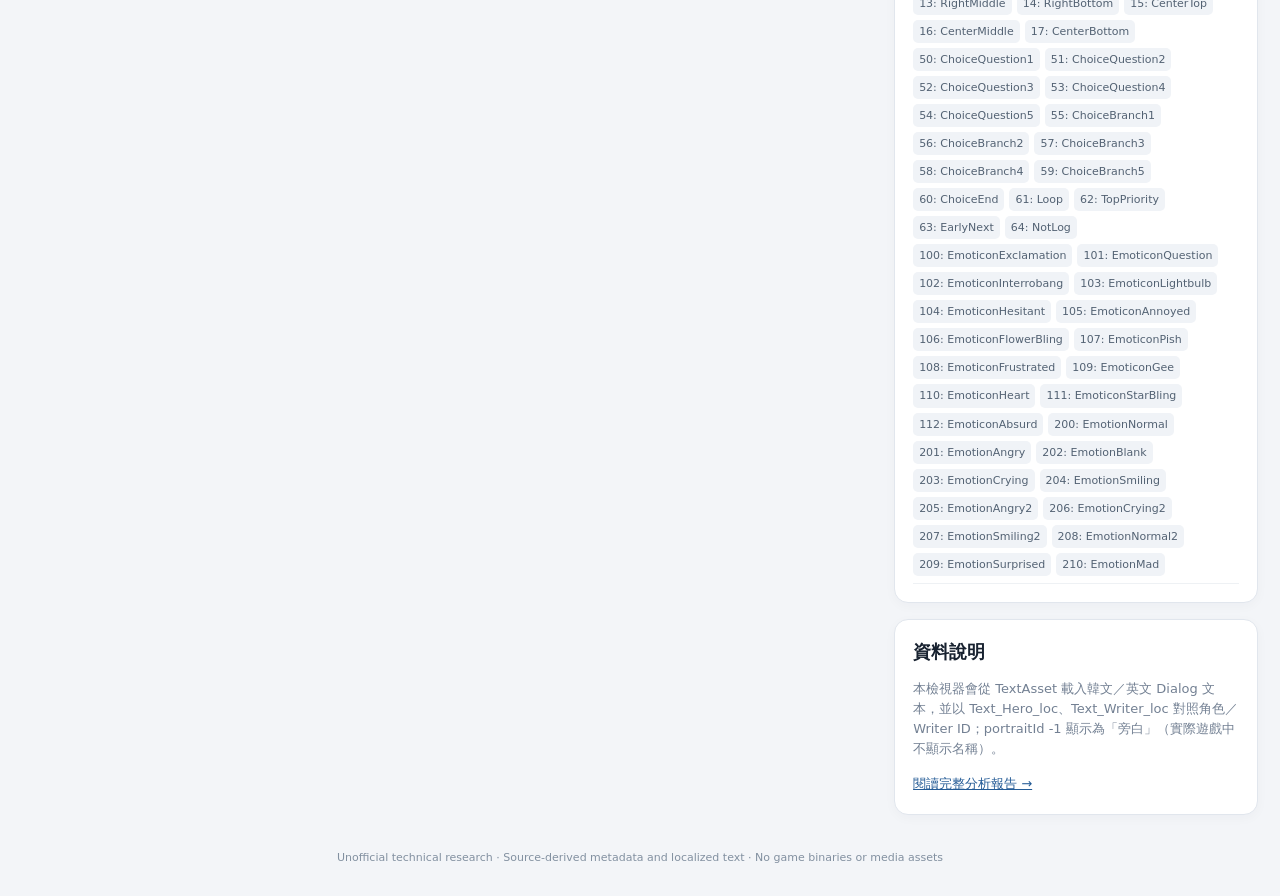
==== commit 5a929848: "Add story title search field and results column" ====
--- a/index.html
+++ b/index.html
@@ -1,7 +1,7 @@
 <!doctype html>
 <html lang="zh-Hant"><head><meta charset="utf-8"><meta name="viewport" content="width=device-width, initial-scale=1"><meta name="theme-color" content="#111827"><title>TR Dialog Research</title><link rel="stylesheet" href="assets/style.css"></head>
 <body><header class="top"><div class="wrap"><div class="eyebrow">UNITY / IL2CPP RESEARCH</div><h1>Dialog Flow Explorer</h1><p>DictDialog 資料索引與 PageDialog 分支流程檢視器</p><div class="stats" id="stats"><div><b>—</b><span>Dialog records</span></div><div><b>—</b><span>Dialog IDs</span></div><div><b>—</b><span>Choice blocks</span></div><div><b>—</b><span>Branch rows</span></div></div></div></header>
-<main class="wrap"><section class="panel controls"><div class="field"><label for="language">文本語言</label><select id="language"><option value="kor" selected>한국어 · Korean</option><option value="eng">English</option></select><small id="languageStatus" class="muted">正在載入韓文文本…</small></div><div class="field"><label for="chapter">章節索引</label><select id="chapter"><option value="">選擇章節</option></select></div><div class="field"><label for="dialogId">Dialog ID</label><input id="dialogId" type="number" min="0" placeholder="例如 56 或 126"></div><div class="field"><label for="textKey">Text Key / strValue</label><input id="textKey" type="search" placeholder="Dialog_Text_… / BGM_…"></div><div class="field"><label for="type1">Type1</label><select id="type1"><option value="">全部</option></select></div><button id="search">搜尋</button><button class="ghost" id="reset">重設</button></section>
-<section class="layout"><div class="maincol"><section class="panel"><div class="sectionhead"><div><h2>Dialog 記錄</h2><p id="recordSummary">正在載入資料…</p></div><span class="pill" id="activeId">未選擇</span></div><div class="tablewrap"><table><thead><tr><th>Order</th><th>Type1</th><th>Type2</th><th>Type3</th><th>角色 / Portrait ID</th><th>文本內容 / Text Key</th><th>Delay</th><th>strValue</th></tr></thead><tbody id="records"><tr><td colspan="8">載入中…</td></tr></tbody></table></div><div class="pager"><button class="ghost" id="prev">上一頁</button><span id="pageInfo">—</span><button class="ghost" id="next">下一頁</button></div></section>
+<main class="wrap"><section class="panel controls"><div class="field"><label for="language">文本語言</label><select id="language"><option value="kor" selected>한국어 · Korean</option><option value="eng">English</option></select><small id="languageStatus" class="muted">正在載入韓文文本…</small></div><div class="field"><label for="chapter">章節索引</label><select id="chapter"><option value="">選擇章節</option></select></div><div class="field"><label for="dialogId">Dialog ID</label><input id="dialogId" type="number" min="0" placeholder="例如 56 或 126"></div><div class="field"><label for="storyTitle">故事標題</label><input id="storyTitle" type="search" placeholder="韓文／英文主線或支線標題"></div><div class="field"><label for="textKey">Text Key / strValue</label><input id="textKey" type="search" placeholder="Dialog_Text_… / BGM_…"></div><div class="field"><label for="type1">Type1</label><select id="type1"><option value="">全部</option></select></div><button id="search">搜尋</button><button class="ghost" id="reset">重設</button></section>
+<section class="layout"><div class="maincol"><section class="panel"><div class="sectionhead"><div><h2>Dialog 記錄</h2><p id="recordSummary">正在載入資料…</p></div><span class="pill" id="activeId">未選擇</span></div><div class="tablewrap"><table><thead><tr><th>Order</th><th>Type1</th><th>Type2</th><th>Type3</th><th>角色 / Portrait ID</th><th>故事標題</th><th>文本內容 / Text Key</th><th>Delay</th><th>strValue</th></tr></thead><tbody id="records"><tr><td colspan="9">載入中…</td></tr></tbody></table></div><div class="pager"><button class="ghost" id="prev">上一頁</button><span id="pageInfo">—</span><button class="ghost" id="next">下一頁</button></div></section>
 <section class="panel"><div class="sectionhead"><div><h2>Choice 分支結構</h2><p>依選項標記及原生分析得到的 Order 邊界呈現。</p></div></div><div id="choices" class="choice-list"><p class="muted">選擇 Dialog ID 以檢視分支。</p></div></section><section class="panel"><div class="sectionhead"><div><h2>互動式劇情流程</h2><p>選擇分支以檢視該路徑的內容及匯合位置。</p></div></div><div id="flowGraph"><p class="muted">輸入 Dialog ID 後，這裡會顯示可操作的劇情路徑。</p></div></section></div>
 <aside class="side"><section class="panel"><h2>執行規則</h2><ol class="rules"><li><b>Set()</b> 建立每組 Choice 的六槽索引。</li><li>槽位 0–4 是 ChoiceBranch1–5 的 Order。</li><li>槽位 5 是 ChoiceEnd 的 Order。</li><li><b>_OnBranch(idx)</b> 取得所選分支的起點。</li><li><b>_OnNext()</b> 播放所選內容，越過下一個分支邊界時跳至 ChoiceEnd + 1。</li></ol><p class="note">這是指定遊戲版本的靜態逆向分析結果；特殊巢狀流程仍待驗證。</p></section><section class="panel"><h2>Type Enum</h2><div id="enums" class="enum-list"></div></section><section class="panel"><h2>資料說明</h2><p class="muted">本檢視器會從 TextAsset 載入韓文／英文 Dialog 文本，並以 Text_Hero_loc、Text_Writer_loc 對照角色／Writer ID；portraitId -1 顯示為「旁白」（實際遊戲中不顯示名稱）。</p><a href="docs/analysis.md">閱讀完整分析報告 →</a></section></aside></section><footer>Unofficial technical research · Source-derived metadata and localized text · No game binaries or media assets</footer></main><script src="assets/app.js"></script></body></html>
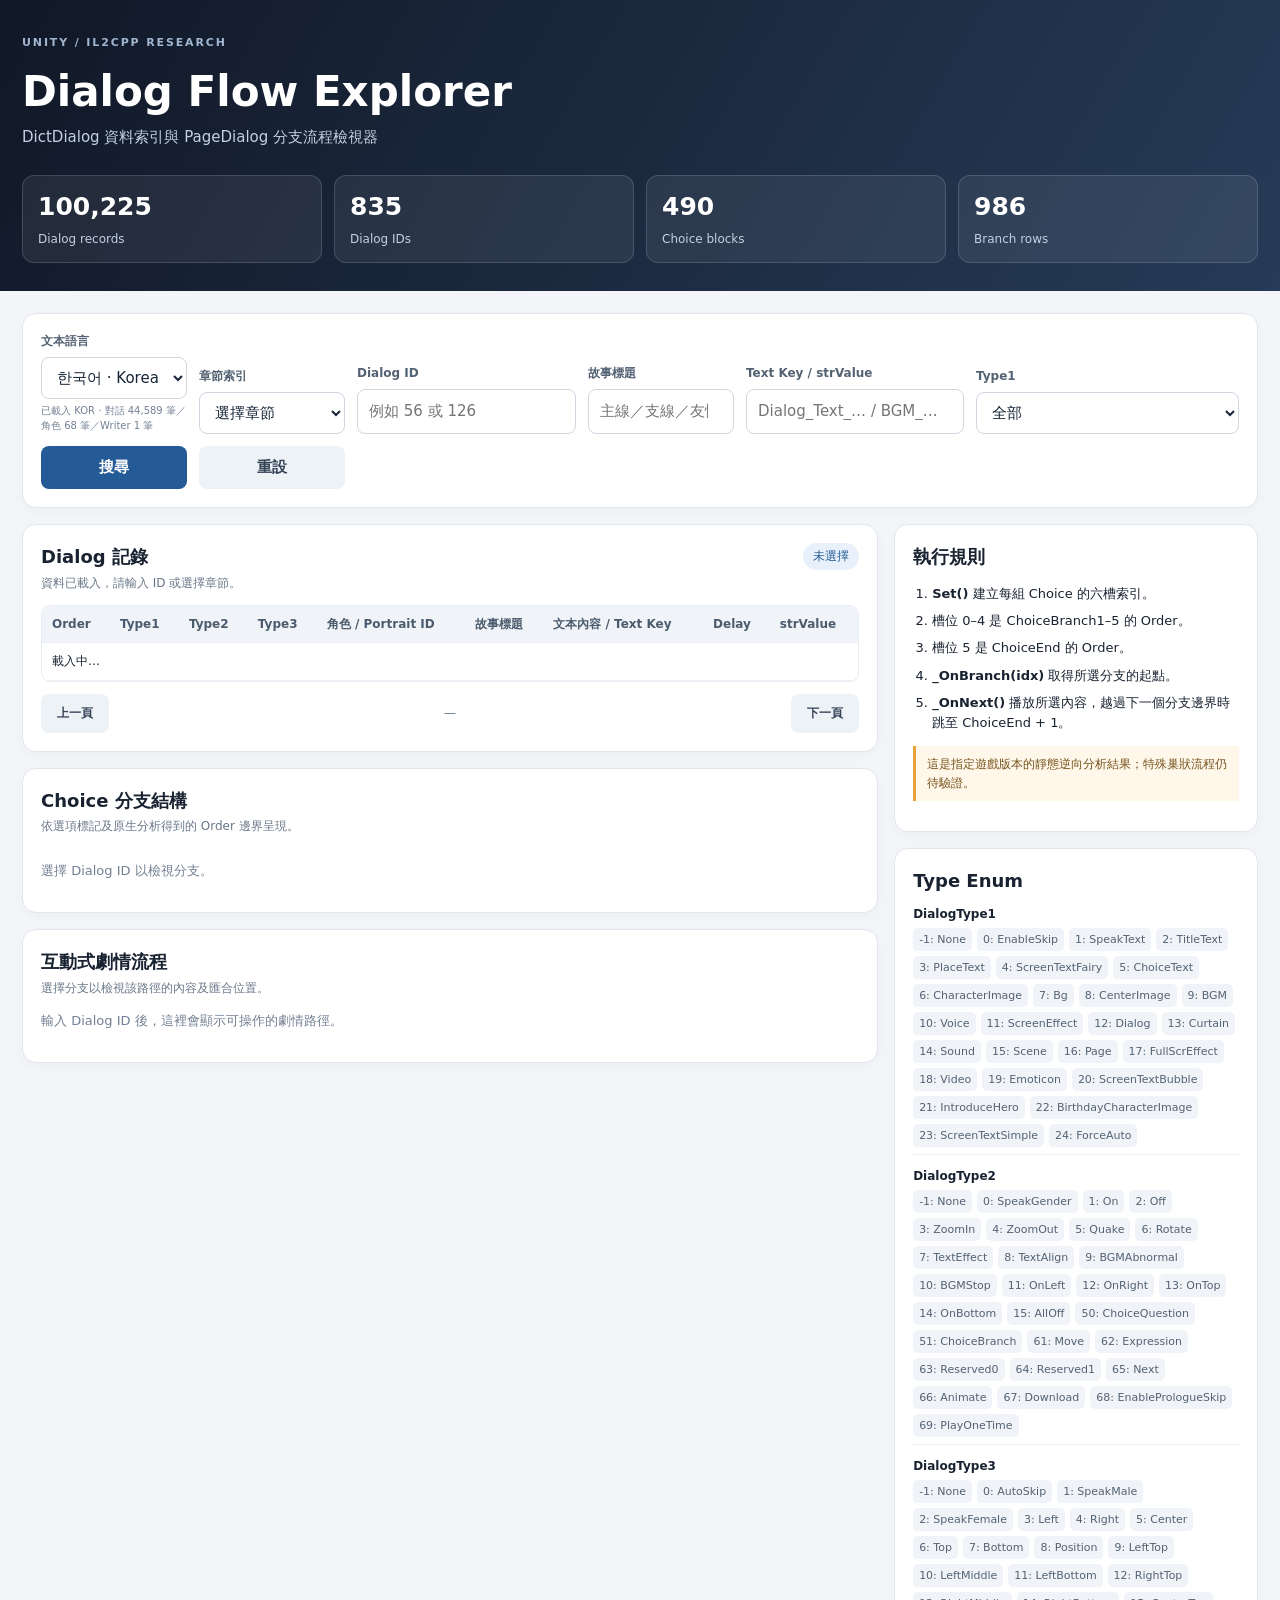
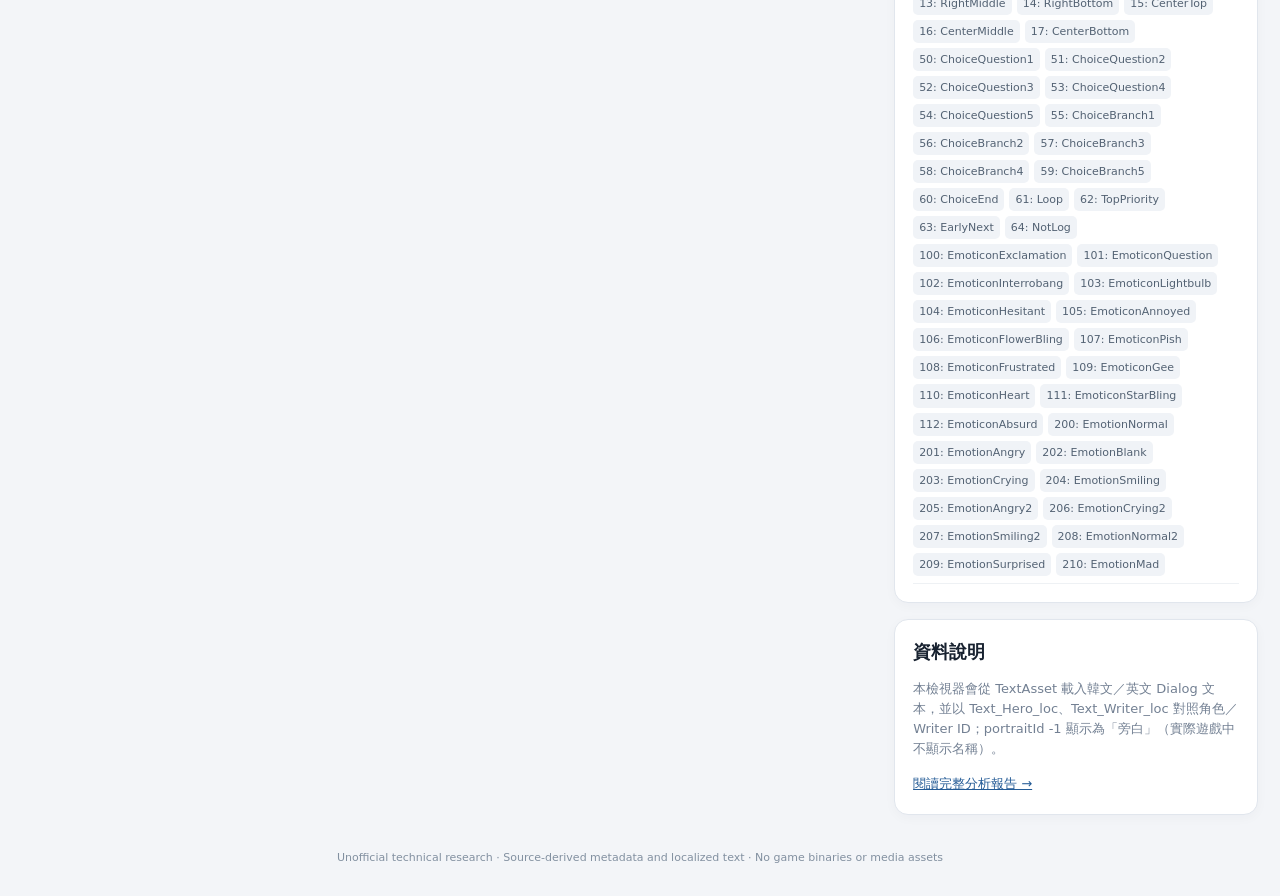
==== commit 497f5524: "Update story title search hint" ====
--- a/index.html
+++ b/index.html
@@ -1,7 +1,7 @@
 <!doctype html>
 <html lang="zh-Hant"><head><meta charset="utf-8"><meta name="viewport" content="width=device-width, initial-scale=1"><meta name="theme-color" content="#111827"><title>TR Dialog Research</title><link rel="stylesheet" href="assets/style.css"></head>
 <body><header class="top"><div class="wrap"><div class="eyebrow">UNITY / IL2CPP RESEARCH</div><h1>Dialog Flow Explorer</h1><p>DictDialog 資料索引與 PageDialog 分支流程檢視器</p><div class="stats" id="stats"><div><b>—</b><span>Dialog records</span></div><div><b>—</b><span>Dialog IDs</span></div><div><b>—</b><span>Choice blocks</span></div><div><b>—</b><span>Branch rows</span></div></div></div></header>
-<main class="wrap"><section class="panel controls"><div class="field"><label for="language">文本語言</label><select id="language"><option value="kor" selected>한국어 · Korean</option><option value="eng">English</option></select><small id="languageStatus" class="muted">正在載入韓文文本…</small></div><div class="field"><label for="chapter">章節索引</label><select id="chapter"><option value="">選擇章節</option></select></div><div class="field"><label for="dialogId">Dialog ID</label><input id="dialogId" type="number" min="0" placeholder="例如 56 或 126"></div><div class="field"><label for="storyTitle">故事標題</label><input id="storyTitle" type="search" placeholder="韓文／英文主線或支線標題"></div><div class="field"><label for="textKey">Text Key / strValue</label><input id="textKey" type="search" placeholder="Dialog_Text_… / BGM_…"></div><div class="field"><label for="type1">Type1</label><select id="type1"><option value="">全部</option></select></div><button id="search">搜尋</button><button class="ghost" id="reset">重設</button></section>
+<main class="wrap"><section class="panel controls"><div class="field"><label for="language">文本語言</label><select id="language"><option value="kor" selected>한국어 · Korean</option><option value="eng">English</option></select><small id="languageStatus" class="muted">正在載入韓文文本…</small></div><div class="field"><label for="chapter">章節索引</label><select id="chapter"><option value="">選擇章節</option></select></div><div class="field"><label for="dialogId">Dialog ID</label><input id="dialogId" type="number" min="0" placeholder="例如 56 或 126"></div><div class="field"><label for="storyTitle">故事標題</label><input id="storyTitle" type="search" placeholder="主線／支線／友情故事標題"></div><div class="field"><label for="textKey">Text Key / strValue</label><input id="textKey" type="search" placeholder="Dialog_Text_… / BGM_…"></div><div class="field"><label for="type1">Type1</label><select id="type1"><option value="">全部</option></select></div><button id="search">搜尋</button><button class="ghost" id="reset">重設</button></section>
 <section class="layout"><div class="maincol"><section class="panel"><div class="sectionhead"><div><h2>Dialog 記錄</h2><p id="recordSummary">正在載入資料…</p></div><span class="pill" id="activeId">未選擇</span></div><div class="tablewrap"><table><thead><tr><th>Order</th><th>Type1</th><th>Type2</th><th>Type3</th><th>角色 / Portrait ID</th><th>故事標題</th><th>文本內容 / Text Key</th><th>Delay</th><th>strValue</th></tr></thead><tbody id="records"><tr><td colspan="9">載入中…</td></tr></tbody></table></div><div class="pager"><button class="ghost" id="prev">上一頁</button><span id="pageInfo">—</span><button class="ghost" id="next">下一頁</button></div></section>
 <section class="panel"><div class="sectionhead"><div><h2>Choice 分支結構</h2><p>依選項標記及原生分析得到的 Order 邊界呈現。</p></div></div><div id="choices" class="choice-list"><p class="muted">選擇 Dialog ID 以檢視分支。</p></div></section><section class="panel"><div class="sectionhead"><div><h2>互動式劇情流程</h2><p>選擇分支以檢視該路徑的內容及匯合位置。</p></div></div><div id="flowGraph"><p class="muted">輸入 Dialog ID 後，這裡會顯示可操作的劇情路徑。</p></div></section></div>
 <aside class="side"><section class="panel"><h2>執行規則</h2><ol class="rules"><li><b>Set()</b> 建立每組 Choice 的六槽索引。</li><li>槽位 0–4 是 ChoiceBranch1–5 的 Order。</li><li>槽位 5 是 ChoiceEnd 的 Order。</li><li><b>_OnBranch(idx)</b> 取得所選分支的起點。</li><li><b>_OnNext()</b> 播放所選內容，越過下一個分支邊界時跳至 ChoiceEnd + 1。</li></ol><p class="note">這是指定遊戲版本的靜態逆向分析結果；特殊巢狀流程仍待驗證。</p></section><section class="panel"><h2>Type Enum</h2><div id="enums" class="enum-list"></div></section><section class="panel"><h2>資料說明</h2><p class="muted">本檢視器會從 TextAsset 載入韓文／英文 Dialog 文本，並以 Text_Hero_loc、Text_Writer_loc 對照角色／Writer ID；portraitId -1 顯示為「旁白」（實際遊戲中不顯示名稱）。</p><a href="docs/analysis.md">閱讀完整分析報告 →</a></section></aside></section><footer>Unofficial technical research · Source-derived metadata and localized text · No game binaries or media assets</footer></main><script src="assets/app.js"></script></body></html>
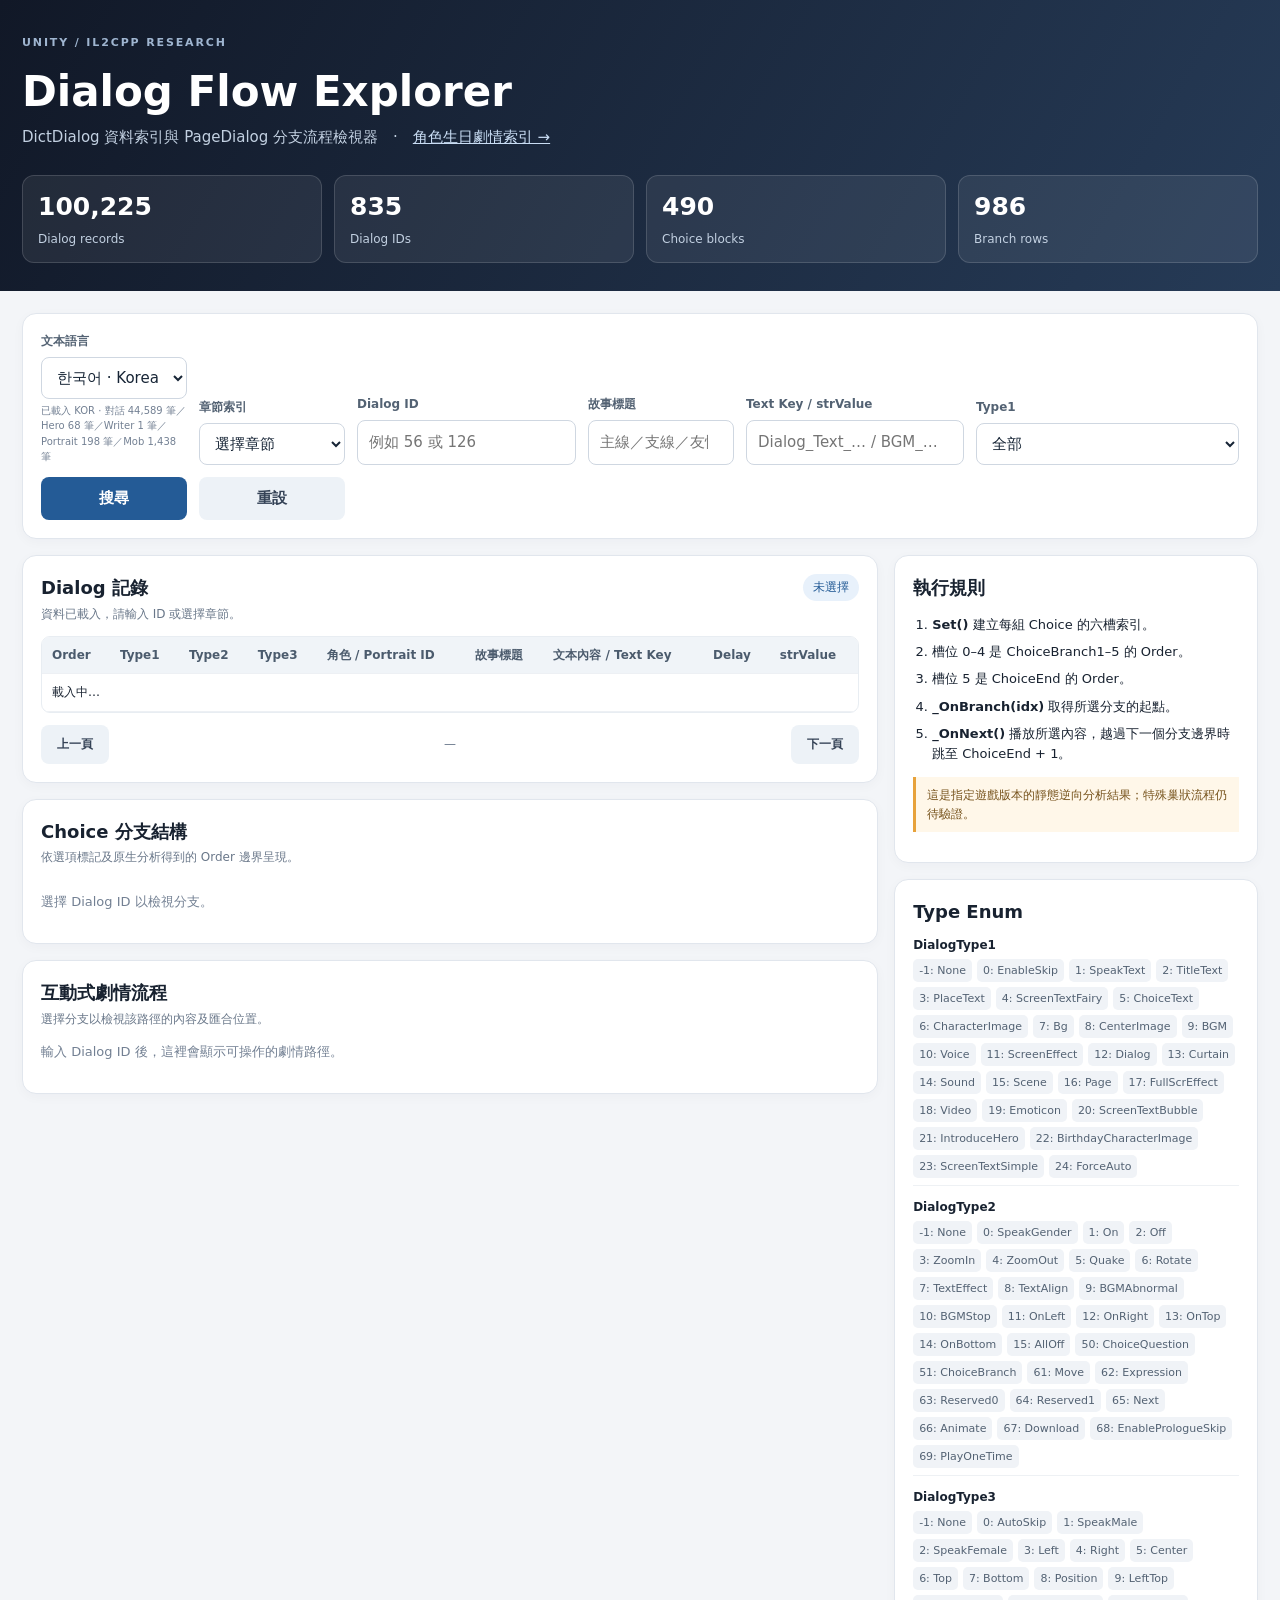
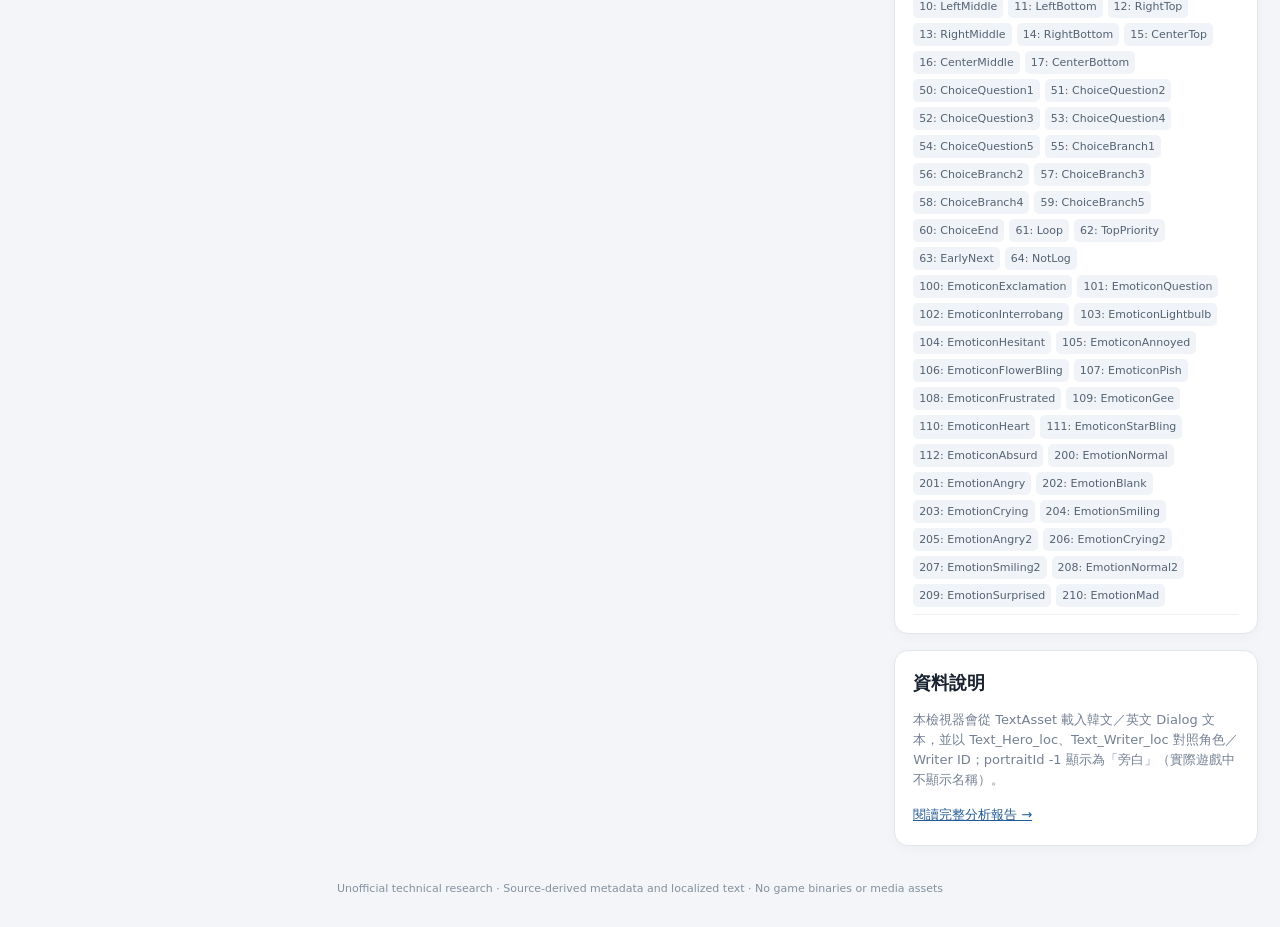
==== commit 71b06293: "Link birthday dialog index from main explorer" ====
--- a/index.html
+++ b/index.html
@@ -1,6 +1,6 @@
 <!doctype html>
 <html lang="zh-Hant"><head><meta charset="utf-8"><meta name="viewport" content="width=device-width, initial-scale=1"><meta name="theme-color" content="#111827"><title>TR Dialog Research</title><link rel="stylesheet" href="assets/style.css"></head>
-<body><header class="top"><div class="wrap"><div class="eyebrow">UNITY / IL2CPP RESEARCH</div><h1>Dialog Flow Explorer</h1><p>DictDialog 資料索引與 PageDialog 分支流程檢視器</p><div class="stats" id="stats"><div><b>—</b><span>Dialog records</span></div><div><b>—</b><span>Dialog IDs</span></div><div><b>—</b><span>Choice blocks</span></div><div><b>—</b><span>Branch rows</span></div></div></div></header>
+<body><header class="top"><div class="wrap"><div class="eyebrow">UNITY / IL2CPP RESEARCH</div><h1>Dialog Flow Explorer</h1><p>DictDialog 資料索引與 PageDialog 分支流程檢視器　·　<a href="birthday.html" style="color:#c9ddf4">角色生日劇情索引 →</a></p><div class="stats" id="stats"><div><b>—</b><span>Dialog records</span></div><div><b>—</b><span>Dialog IDs</span></div><div><b>—</b><span>Choice blocks</span></div><div><b>—</b><span>Branch rows</span></div></div></div></header>
 <main class="wrap"><section class="panel controls"><div class="field"><label for="language">文本語言</label><select id="language"><option value="kor" selected>한국어 · Korean</option><option value="eng">English</option></select><small id="languageStatus" class="muted">正在載入韓文文本…</small></div><div class="field"><label for="chapter">章節索引</label><select id="chapter"><option value="">選擇章節</option></select></div><div class="field"><label for="dialogId">Dialog ID</label><input id="dialogId" type="number" min="0" placeholder="例如 56 或 126"></div><div class="field"><label for="storyTitle">故事標題</label><input id="storyTitle" type="search" placeholder="主線／支線／友情故事標題"></div><div class="field"><label for="textKey">Text Key / strValue</label><input id="textKey" type="search" placeholder="Dialog_Text_… / BGM_…"></div><div class="field"><label for="type1">Type1</label><select id="type1"><option value="">全部</option></select></div><button id="search">搜尋</button><button class="ghost" id="reset">重設</button></section>
 <section class="layout"><div class="maincol"><section class="panel"><div class="sectionhead"><div><h2>Dialog 記錄</h2><p id="recordSummary">正在載入資料…</p></div><span class="pill" id="activeId">未選擇</span></div><div class="tablewrap"><table><thead><tr><th>Order</th><th>Type1</th><th>Type2</th><th>Type3</th><th>角色 / Portrait ID</th><th>故事標題</th><th>文本內容 / Text Key</th><th>Delay</th><th>strValue</th></tr></thead><tbody id="records"><tr><td colspan="9">載入中…</td></tr></tbody></table></div><div class="pager"><button class="ghost" id="prev">上一頁</button><span id="pageInfo">—</span><button class="ghost" id="next">下一頁</button></div></section>
 <section class="panel"><div class="sectionhead"><div><h2>Choice 分支結構</h2><p>依選項標記及原生分析得到的 Order 邊界呈現。</p></div></div><div id="choices" class="choice-list"><p class="muted">選擇 Dialog ID 以檢視分支。</p></div></section><section class="panel"><div class="sectionhead"><div><h2>互動式劇情流程</h2><p>選擇分支以檢視該路徑的內容及匯合位置。</p></div></div><div id="flowGraph"><p class="muted">輸入 Dialog ID 後，這裡會顯示可操作的劇情路徑。</p></div></section></div>
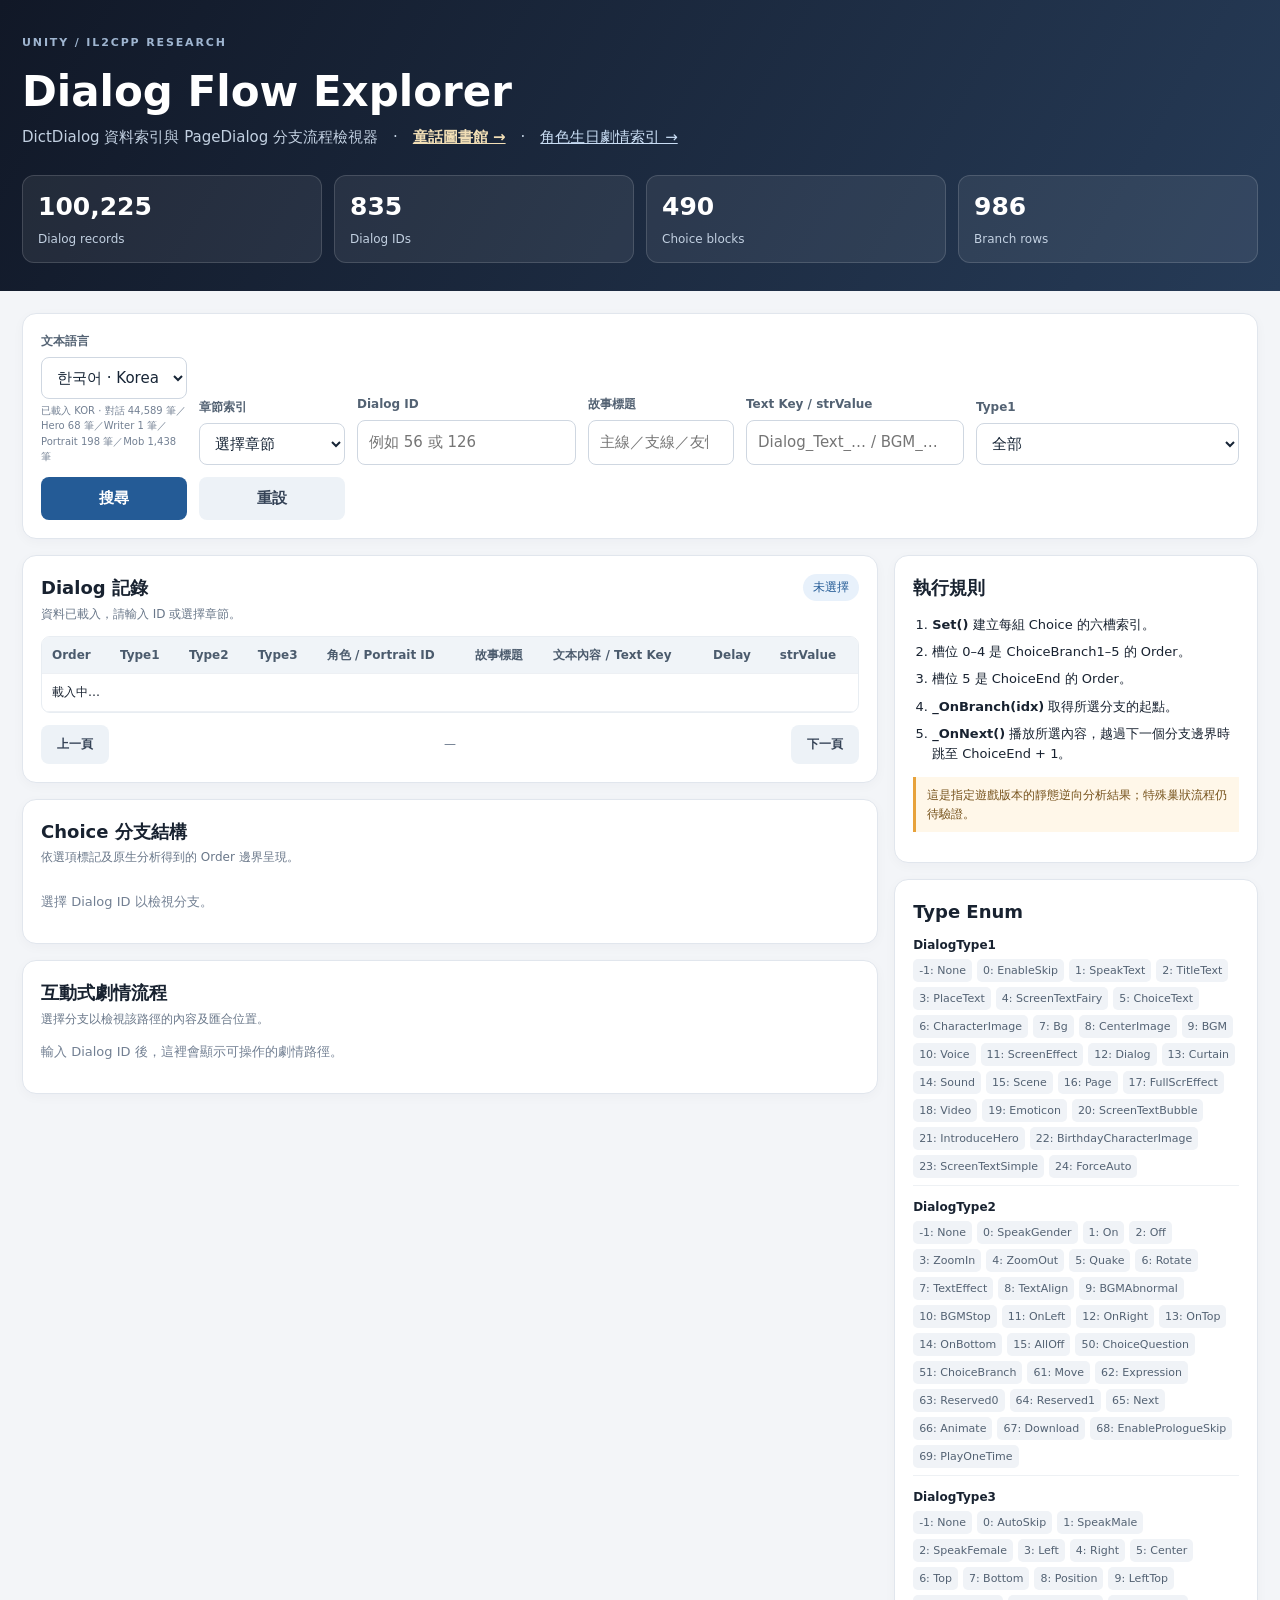
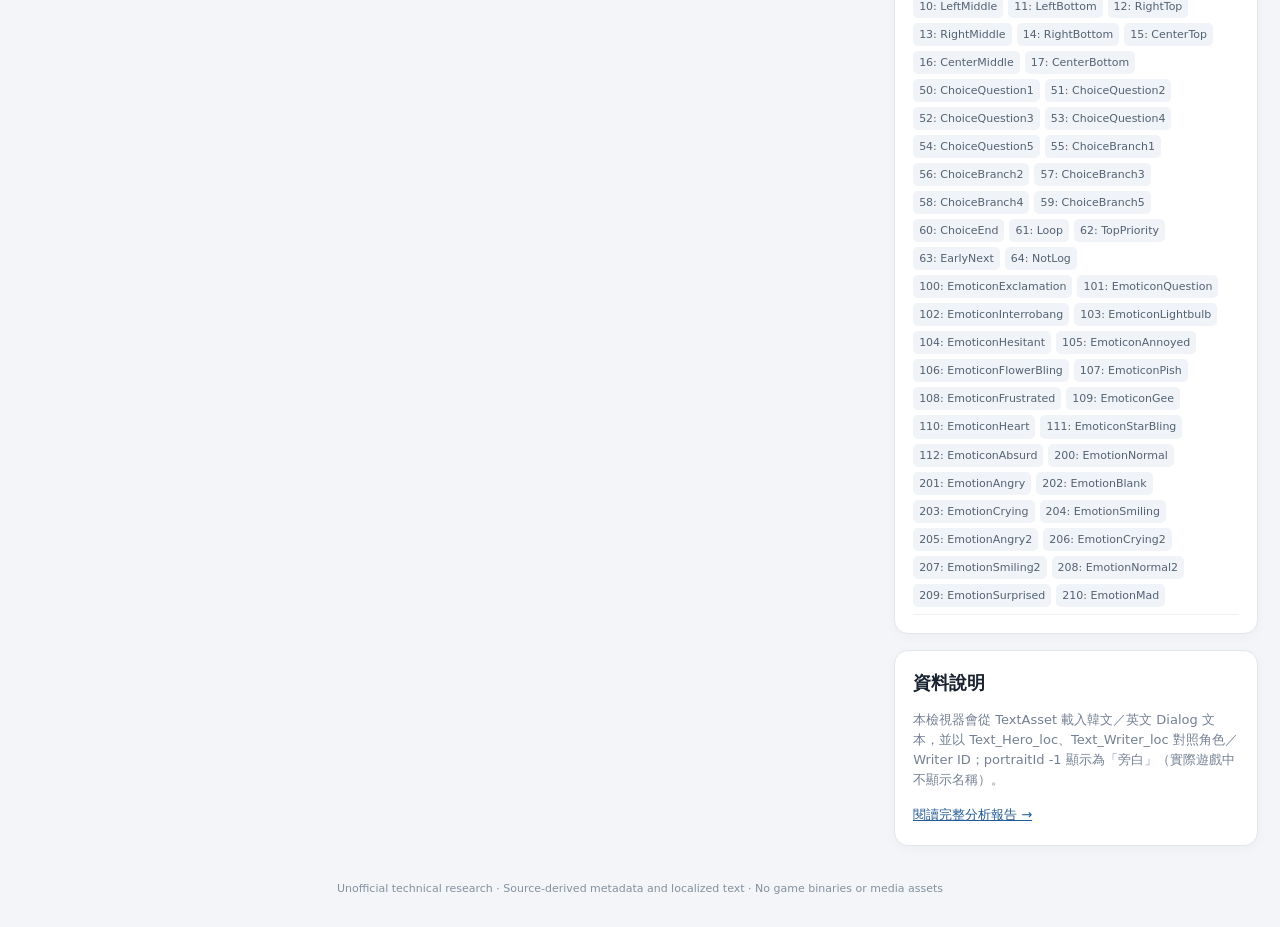
==== commit 96305650: "Link Fairy Tale Library from Dialog Explorer" ====
--- a/index.html
+++ b/index.html
@@ -1,6 +1,6 @@
 <!doctype html>
 <html lang="zh-Hant"><head><meta charset="utf-8"><meta name="viewport" content="width=device-width, initial-scale=1"><meta name="theme-color" content="#111827"><title>TR Dialog Research</title><link rel="stylesheet" href="assets/style.css"></head>
-<body><header class="top"><div class="wrap"><div class="eyebrow">UNITY / IL2CPP RESEARCH</div><h1>Dialog Flow Explorer</h1><p>DictDialog 資料索引與 PageDialog 分支流程檢視器　·　<a href="birthday.html" style="color:#c9ddf4">角色生日劇情索引 →</a></p><div class="stats" id="stats"><div><b>—</b><span>Dialog records</span></div><div><b>—</b><span>Dialog IDs</span></div><div><b>—</b><span>Choice blocks</span></div><div><b>—</b><span>Branch rows</span></div></div></div></header>
+<body><header class="top"><div class="wrap"><div class="eyebrow">UNITY / IL2CPP RESEARCH</div><h1>Dialog Flow Explorer</h1><p>DictDialog 資料索引與 PageDialog 分支流程檢視器　·　<a href="library.html" style="color:#f2dfb6;font-weight:800">童話圖書館 →</a>　·　<a href="birthday.html" style="color:#c9ddf4">角色生日劇情索引 →</a></p><div class="stats" id="stats"><div><b>—</b><span>Dialog records</span></div><div><b>—</b><span>Dialog IDs</span></div><div><b>—</b><span>Choice blocks</span></div><div><b>—</b><span>Branch rows</span></div></div></div></header>
 <main class="wrap"><section class="panel controls"><div class="field"><label for="language">文本語言</label><select id="language"><option value="kor" selected>한국어 · Korean</option><option value="eng">English</option></select><small id="languageStatus" class="muted">正在載入韓文文本…</small></div><div class="field"><label for="chapter">章節索引</label><select id="chapter"><option value="">選擇章節</option></select></div><div class="field"><label for="dialogId">Dialog ID</label><input id="dialogId" type="number" min="0" placeholder="例如 56 或 126"></div><div class="field"><label for="storyTitle">故事標題</label><input id="storyTitle" type="search" placeholder="主線／支線／友情故事標題"></div><div class="field"><label for="textKey">Text Key / strValue</label><input id="textKey" type="search" placeholder="Dialog_Text_… / BGM_…"></div><div class="field"><label for="type1">Type1</label><select id="type1"><option value="">全部</option></select></div><button id="search">搜尋</button><button class="ghost" id="reset">重設</button></section>
 <section class="layout"><div class="maincol"><section class="panel"><div class="sectionhead"><div><h2>Dialog 記錄</h2><p id="recordSummary">正在載入資料…</p></div><span class="pill" id="activeId">未選擇</span></div><div class="tablewrap"><table><thead><tr><th>Order</th><th>Type1</th><th>Type2</th><th>Type3</th><th>角色 / Portrait ID</th><th>故事標題</th><th>文本內容 / Text Key</th><th>Delay</th><th>strValue</th></tr></thead><tbody id="records"><tr><td colspan="9">載入中…</td></tr></tbody></table></div><div class="pager"><button class="ghost" id="prev">上一頁</button><span id="pageInfo">—</span><button class="ghost" id="next">下一頁</button></div></section>
 <section class="panel"><div class="sectionhead"><div><h2>Choice 分支結構</h2><p>依選項標記及原生分析得到的 Order 邊界呈現。</p></div></div><div id="choices" class="choice-list"><p class="muted">選擇 Dialog ID 以檢視分支。</p></div></section><section class="panel"><div class="sectionhead"><div><h2>互動式劇情流程</h2><p>選擇分支以檢視該路徑的內容及匯合位置。</p></div></div><div id="flowGraph"><p class="muted">輸入 Dialog ID 後，這裡會顯示可操作的劇情路徑。</p></div></section></div>
